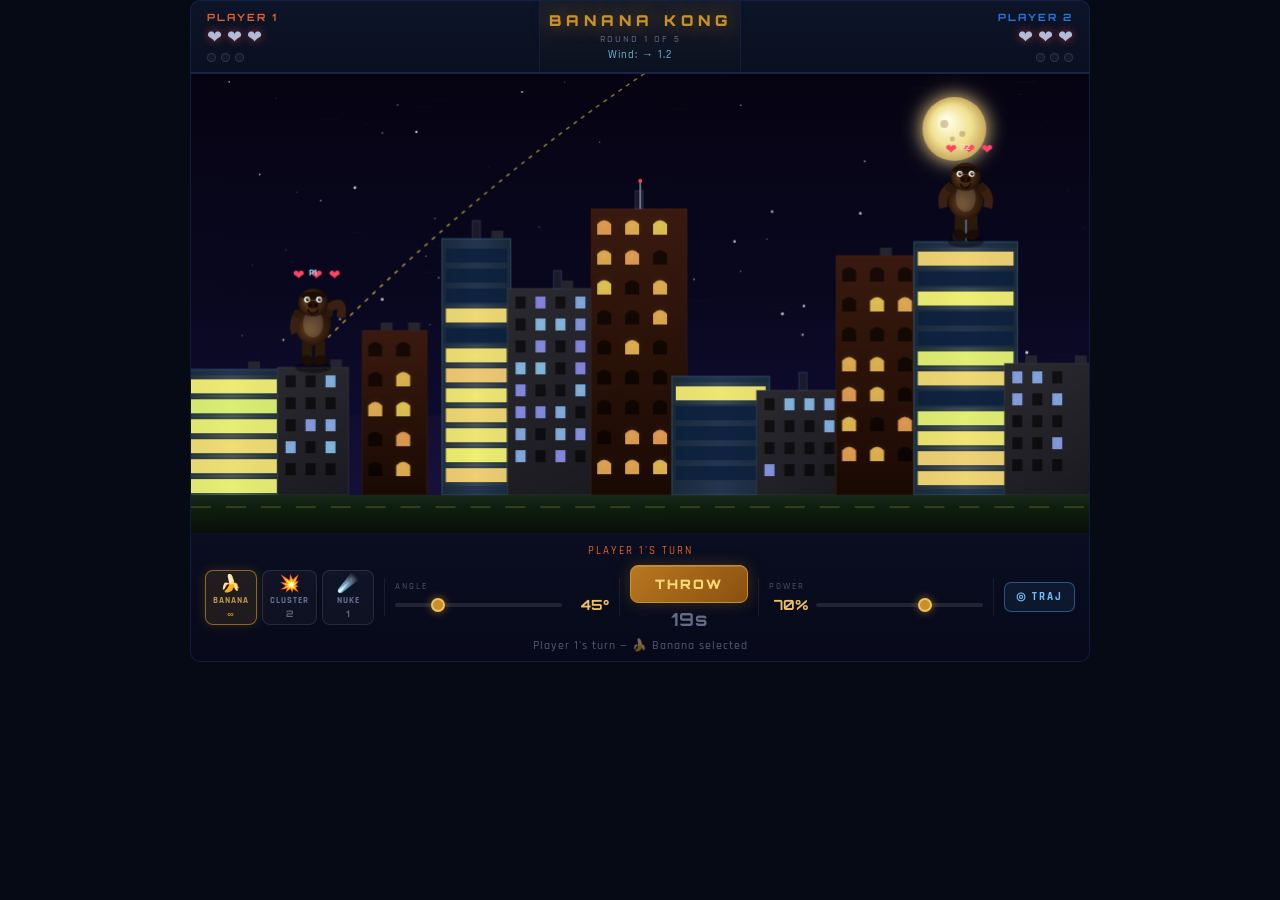
==== banana-kong.html @ fa61bea2 "Redesign Banana Kong UI — polished dark HUD aesthetic Co-Authored-By: Claude Sonnet 4.6 <noreply@ant" ====
<!DOCTYPE html>
<html lang="en">
<head>
<meta charset="UTF-8">
<meta name="viewport" content="width=device-width, initial-scale=1.0, maximum-scale=1.0, user-scalable=no">
<title>Banana Kong — Super Advanced</title>
<link href="https://fonts.googleapis.com/css2?family=Orbitron:wght@700;900&family=Rajdhani:wght@500;700&display=swap" rel="stylesheet">
<style>
*{margin:0;padding:0;box-sizing:border-box}
html,body{background:#060a14;color:#b0bcd8;font-family:'Rajdhani',sans-serif;font-weight:500;overflow-x:hidden;min-height:100vh;display:flex;flex-direction:column;align-items:center;user-select:none}
#game-wrapper{width:900px;max-width:100vw}
#header{display:grid;grid-template-columns:1fr 200px 1fr;background:linear-gradient(180deg,#0d1428 0%,#0a1020 100%);border:1px solid rgba(50,80,180,0.25);border-bottom:2px solid rgba(80,120,220,0.18);border-radius:10px 10px 0 0;min-height:60px;overflow:hidden}
.player-info{padding:10px 16px;display:flex;flex-direction:column;justify-content:center;gap:6px}
#p1info{border-right:1px solid rgba(50,80,180,0.2)}
#p2info{border-left:1px solid rgba(50,80,180,0.2);align-items:flex-end;text-align:right}
.player-name{font-family:'Orbitron',sans-serif;font-size:10px;letter-spacing:2px;text-transform:uppercase;font-weight:700}
#p1info .player-name{color:#e06428}
#p2info .player-name{color:#2878e0}
.player-hearts{display:flex;gap:5px;font-size:18px;line-height:1}
#p2info .player-hearts{flex-direction:row-reverse}
.heart{transition:all 0.3s;filter:drop-shadow(0 0 4px rgba(255,60,60,0.6))}
.heart.lost{opacity:0.14;filter:none}
.heart.flash{animation:heartFlash 0.4s ease-out}
@keyframes heartFlash{0%,100%{transform:scale(1)}50%{transform:scale(1.7)}}
.player-wins{display:flex;gap:5px}
#p2info .player-wins{flex-direction:row-reverse}
.win-dot{width:9px;height:9px;border-radius:50%;border:1.5px solid rgba(255,255,255,0.12);background:rgba(255,255,255,0.04);transition:all 0.3s}
.win-dot.filled{background:#c89028;border-color:#f0c060;box-shadow:0 0 7px rgba(200,144,40,0.65)}
#title-block{display:flex;flex-direction:column;align-items:center;justify-content:center;gap:3px;padding:8px;background:linear-gradient(180deg,rgba(200,144,40,0.07) 0%,transparent 100%)}
#title-block h1{font-family:'Orbitron',sans-serif;font-size:15px;font-weight:900;color:#c89028;letter-spacing:5px;text-shadow:0 0 18px rgba(200,144,40,0.5);text-transform:uppercase}
#round-info{font-size:10px;color:rgba(176,188,216,0.5);letter-spacing:2px;text-transform:uppercase}
#wind-info{font-size:11px;color:#70b8d8;letter-spacing:1px}
#canvas-container{position:relative;width:900px;max-width:100vw;overflow:hidden;border-left:1px solid rgba(50,80,180,0.25);border-right:1px solid rgba(50,80,180,0.25)}
canvas{display:block;width:100%}
#controls{background:linear-gradient(180deg,#0a0e20 0%,#07091a 100%);border:1px solid rgba(50,80,180,0.25);border-top:1px solid rgba(50,80,180,0.12);border-radius:0 0 10px 10px;padding:10px 14px 8px;display:flex;flex-direction:column;gap:7px}
#turn-line{text-align:center;font-size:11px;letter-spacing:2px;text-transform:uppercase;color:rgba(176,188,216,0.45);transition:color 0.3s}
#turn-line.p1{color:#e06428}
#turn-line.p2{color:#2878e0}
#ctrl-row{display:flex;align-items:center;gap:10px}
#weapons{display:flex;gap:5px;flex-shrink:0}
.weapon-btn{display:flex;flex-direction:column;align-items:center;gap:2px;background:rgba(255,255,255,0.03);border:1px solid rgba(255,255,255,0.1);border-radius:8px;padding:5px 7px;cursor:pointer;color:#8090b8;font-family:'Rajdhani',sans-serif;font-size:10px;font-weight:700;letter-spacing:1px;text-transform:uppercase;transition:all 0.15s;min-width:52px}
.weapon-btn:hover:not(:disabled){background:rgba(255,255,255,0.07);border-color:rgba(255,255,255,0.22);color:#b0bcd8}
.weapon-btn.selected{background:rgba(200,144,40,0.12);border-color:rgba(200,144,40,0.65);color:#f0c060;box-shadow:0 0 12px rgba(200,144,40,0.2)}
.weapon-btn:disabled{opacity:0.28;cursor:not-allowed}
.weapon-btn .wico{font-size:17px;line-height:1}
.weapon-btn .wlabel{font-size:9px;letter-spacing:1px;opacity:0.75}
.weapon-btn span.ammo{font-family:'Orbitron',sans-serif;font-size:9px;color:rgba(255,255,255,0.35)}
.weapon-btn.selected span.ammo{color:#c89028}
.ctrl-sep{width:1px;height:38px;background:rgba(255,255,255,0.07);flex-shrink:0}
.ctrl-group{flex:1;display:flex;flex-direction:column;gap:4px;min-width:0}
.ctrl-label{font-size:9px;letter-spacing:2px;text-transform:uppercase;color:rgba(176,188,216,0.38)}
.ctrl-row{display:flex;align-items:center;gap:7px}
.ctrl-val{font-family:'Orbitron',sans-serif;font-size:14px;font-weight:700;color:#f0c060;min-width:40px;text-align:right}
input[type=range]{-webkit-appearance:none;flex:1;height:4px;border-radius:2px;background:rgba(255,255,255,0.1);cursor:pointer;outline:none}
input[type=range]::-webkit-slider-thumb{-webkit-appearance:none;width:14px;height:14px;border-radius:50%;background:#c89028;box-shadow:0 0 8px rgba(200,144,40,0.65);cursor:pointer;border:2px solid #f0c060}
#throw-col{display:flex;flex-direction:column;align-items:center;gap:5px;flex-shrink:0}
#throw-btn{font-family:'Orbitron',sans-serif;font-size:13px;font-weight:900;letter-spacing:2px;padding:10px 24px;background:linear-gradient(135deg,#b87820,#8a5010);border:1.5px solid #c89028;border-radius:8px;color:#ffd878;cursor:pointer;text-transform:uppercase;box-shadow:0 0 16px rgba(200,144,40,0.25),inset 0 1px 0 rgba(255,255,255,0.15);transition:all 0.15s;white-space:nowrap}
#throw-btn:hover:not(:disabled){background:linear-gradient(135deg,#c88828,#9a6020);box-shadow:0 0 28px rgba(200,144,40,0.5),inset 0 1px 0 rgba(255,255,255,0.15);transform:translateY(-1px)}
#throw-btn:active{transform:translateY(0)}
#throw-btn:disabled{opacity:0.38;cursor:not-allowed;transform:none}
#timer-display{font-family:'Orbitron',sans-serif;font-size:18px;font-weight:700;color:rgba(176,188,216,0.55);min-width:42px;text-align:center;letter-spacing:1px}
#timer-display.urgent{color:#e82828;animation:timerPulse 0.5s ease-in-out infinite;text-shadow:0 0 14px rgba(232,40,40,0.6)}
@keyframes timerPulse{0%,100%{opacity:1}50%{opacity:0.38}}
#traj-btn{font-family:'Rajdhani',sans-serif;font-size:11px;font-weight:700;letter-spacing:2px;padding:7px 11px;background:rgba(255,255,255,0.03);border:1px solid rgba(255,255,255,0.1);border-radius:7px;color:rgba(176,188,216,0.4);cursor:pointer;text-transform:uppercase;transition:all 0.15s;white-space:nowrap;flex-shrink:0}
#traj-btn.active{background:rgba(80,180,255,0.08);border-color:rgba(80,180,255,0.4);color:#70c0f8}
#message{text-align:center;font-size:12px;color:rgba(176,188,216,0.45);letter-spacing:1px;min-height:16px;padding-top:1px}
#overlay{display:none;position:fixed;inset:0;background:rgba(0,0,0,0.88);z-index:100;justify-content:center;align-items:center;backdrop-filter:blur(4px)}
#overlay.show{display:flex}
.overlay-box{background:linear-gradient(160deg,#0d1830 0%,#070c1a 100%);border:2px solid rgba(200,144,40,0.4);border-radius:16px;padding:36px 52px;text-align:center;max-width:420px;box-shadow:0 0 60px rgba(200,144,40,0.15),0 20px 60px rgba(0,0,0,0.6);position:relative;overflow:hidden}
.overlay-box::before{content:'';position:absolute;inset:0;background:radial-gradient(ellipse at top,rgba(200,144,40,0.07) 0%,transparent 60%);pointer-events:none}
.overlay-box h2{font-family:'Orbitron',sans-serif;font-size:26px;font-weight:900;color:#c89028;text-shadow:0 0 20px rgba(200,144,40,0.5);margin-bottom:10px;letter-spacing:3px}
.overlay-box p{font-size:15px;color:#8090b8;margin-bottom:22px;letter-spacing:1px}
.overlay-box button{font-family:'Orbitron',sans-serif;font-size:12px;font-weight:700;letter-spacing:2px;padding:11px 28px;background:linear-gradient(135deg,#b87820,#8a5010);border:1.5px solid #c89028;border-radius:8px;color:#ffd878;cursor:pointer;text-transform:uppercase;transition:all 0.15s;box-shadow:0 0 16px rgba(200,144,40,0.2)}
.overlay-box button:hover{background:linear-gradient(135deg,#c88828,#9a6020);box-shadow:0 0 28px rgba(200,144,40,0.4);transform:translateY(-1px)}
.score-display{font-family:'Orbitron',sans-serif;font-size:22px;color:#f0c060;margin-bottom:16px;letter-spacing:2px}
@media(max-width:900px){
  #game-wrapper,#canvas-container{width:100vw}
  #controls{padding:8px 10px}
  input[type=range]{min-width:50px}
  #title-block h1{font-size:12px;letter-spacing:3px}
  .weapon-btn{min-width:44px;padding:4px 5px}
  #throw-btn{padding:8px 14px;font-size:11px}
}
</style>
</head>
<body>
<div id="game-wrapper">
  <div id="header">
    <div class="player-info" id="p1info">
      <div class="player-name">Player 1</div>
      <div class="player-hearts" id="p1hearts"></div>
      <div class="player-wins" id="p1wins"></div>
    </div>
    <div id="title-block">
      <h1>Banana Kong</h1>
      <div id="round-info">Round 1 of 5</div>
      <div id="wind-info">Wind: calm</div>
    </div>
    <div class="player-info" id="p2info">
      <div class="player-name">Player 2</div>
      <div class="player-hearts" id="p2hearts"></div>
      <div class="player-wins" id="p2wins"></div>
    </div>
  </div>

  <div id="canvas-container">
    <canvas id="gameCanvas" width="900" height="460"></canvas>
  </div>

  <div id="controls">
    <div id="turn-line" class="p1">Player 1's Turn</div>
    <div id="ctrl-row">
      <div id="weapons">
        <button class="weapon-btn selected" id="wbtn0" onclick="selectWeapon(0)">
          <span class="wico">🍌</span>
          <span class="wlabel">Banana</span>
          <span class="ammo">∞</span>
        </button>
        <button class="weapon-btn" id="wbtn1" onclick="selectWeapon(1)">
          <span class="wico">💥</span>
          <span class="wlabel">Cluster</span>
          <span class="ammo" id="wammo1">2</span>
        </button>
        <button class="weapon-btn" id="wbtn2" onclick="selectWeapon(2)">
          <span class="wico">☄️</span>
          <span class="wlabel">Nuke</span>
          <span class="ammo" id="wammo2">1</span>
        </button>
      </div>
      <div class="ctrl-sep"></div>
      <div class="ctrl-group">
        <div class="ctrl-label">Angle</div>
        <div class="ctrl-row">
          <input type="range" id="angleSlider" min="5" max="175" value="45" oninput="updateControls()">
          <span class="ctrl-val" id="angleVal">45°</span>
        </div>
      </div>
      <div class="ctrl-sep"></div>
      <div id="throw-col">
        <button id="throw-btn" onclick="throwBanana()">THROW</button>
        <div id="timer-display">20s</div>
      </div>
      <div class="ctrl-sep"></div>
      <div class="ctrl-group">
        <div class="ctrl-label">Power</div>
        <div class="ctrl-row">
          <span class="ctrl-val" id="powerVal">70%</span>
          <input type="range" id="powerSlider" min="10" max="100" value="70" oninput="updateControls()">
        </div>
      </div>
      <div class="ctrl-sep"></div>
      <button id="traj-btn" class="active" onclick="toggleTrajectory()">◎ Traj</button>
    </div>
    <div id="message">Player 1's turn — select weapon and throw!</div>
  </div>
</div>

<div id="overlay">
  <div class="overlay-box" id="overlayBox">
    <h2 id="overlayTitle">Round Over!</h2>
    <div class="score-display" id="overlayScore"></div>
    <p id="overlayMsg"></p>
    <button onclick="nextRound()">Next Round</button>
  </div>
</div>

<script>
const W = 900, H = 460, GY = H - 38;
const GRAVITY = 0.055;
const NUM_BLDGS = 11;
const MAX_ROUND_WINS = 3;
const TOTAL_ROUNDS = 5;

const WEAPONS = [
  { id:0, name:'Banana',  emoji:'🍌', splashR:22,  damage:1, speedMult:1.0,  ammo:Infinity },
  { id:1, name:'Cluster', emoji:'💥', splashR:16,  damage:1, speedMult:1.1,  ammo:2, clusterCount:3 },
  { id:2, name:'Nuke',    emoji:'☄️', splashR:60,  damage:2, speedMult:0.85, ammo:1, nukeScale:3.5 },
];

const canvas = document.getElementById('gameCanvas');
const ctx = canvas.getContext('2d');

let audioCtx = null;

function getAudio() {
  if (!audioCtx) {
    try { audioCtx = new (window.AudioContext || window.webkitAudioContext)(); } catch(e) {}
  }
  if (audioCtx && audioCtx.state === 'suspended') audioCtx.resume();
  return audioCtx;
}

function playThrow() {
  try {
    const ac = getAudio(); if (!ac) return;
    const osc = ac.createOscillator();
    const g = ac.createGain();
    osc.type = 'sawtooth';
    osc.frequency.setValueAtTime(400, ac.currentTime);
    osc.frequency.linearRampToValueAtTime(80, ac.currentTime + 0.4);
    g.gain.setValueAtTime(0.15, ac.currentTime);
    g.gain.linearRampToValueAtTime(0, ac.currentTime + 0.4);
    osc.connect(g); g.connect(ac.destination);
    osc.start(); osc.stop(ac.currentTime + 0.4);
  } catch(e) {}
}

function playExplosion(isNuke) {
  try {
    const ac = getAudio(); if (!ac) return;
    const bufSize = ac.sampleRate * (isNuke ? 0.9 : 0.5);
    const buf = ac.createBuffer(1, bufSize, ac.sampleRate);
    const data = buf.getChannelData(0);
    for (let i = 0; i < bufSize; i++) data[i] = (Math.random() * 2 - 1);
    const src = ac.createBufferSource();
    src.buffer = buf;
    const filter = ac.createBiquadFilter();
    filter.type = 'lowpass';
    filter.frequency.value = isNuke ? 180 : 320;
    const g = ac.createGain();
    g.gain.setValueAtTime(isNuke ? 0.6 : 0.4, ac.currentTime);
    g.gain.exponentialRampToValueAtTime(0.001, ac.currentTime + (isNuke ? 0.9 : 0.5));
    src.connect(filter); filter.connect(g); g.connect(ac.destination);
    src.start(); src.stop(ac.currentTime + (isNuke ? 0.9 : 0.5));
  } catch(e) {}
}

function playHit() {
  try {
    const ac = getAudio(); if (!ac) return;
    const bufSize = Math.floor(ac.sampleRate * 0.12);
    const buf = ac.createBuffer(1, bufSize, ac.sampleRate);
    const data = buf.getChannelData(0);
    for (let i = 0; i < bufSize; i++) data[i] = (Math.random() * 2 - 1) * Math.exp(-i / (bufSize * 0.3));
    const src = ac.createBufferSource();
    src.buffer = buf;
    const g = ac.createGain();
    g.gain.setValueAtTime(0.5, ac.currentTime);
    src.connect(g); g.connect(ac.destination);
    src.start();
  } catch(e) {}
}

function playMiss() {
  try {
    const ac = getAudio(); if (!ac) return;
    const osc = ac.createOscillator();
    const g = ac.createGain();
    osc.type = 'sine';
    osc.frequency.setValueAtTime(220, ac.currentTime);
    osc.frequency.linearRampToValueAtTime(110, ac.currentTime + 0.3);
    g.gain.setValueAtTime(0.1, ac.currentTime);
    g.gain.linearRampToValueAtTime(0, ac.currentTime + 0.3);
    osc.connect(g); g.connect(ac.destination);
    osc.start(); osc.stop(ac.currentTime + 0.3);
  } catch(e) {}
}

function playBeep() {
  try {
    const ac = getAudio(); if (!ac) return;
    const osc = ac.createOscillator();
    const g = ac.createGain();
    osc.type = 'sine';
    osc.frequency.value = 880;
    g.gain.setValueAtTime(0.08, ac.currentTime);
    g.gain.linearRampToValueAtTime(0, ac.currentTime + 0.08);
    osc.connect(g); g.connect(ac.destination);
    osc.start(); osc.stop(ac.currentTime + 0.08);
  } catch(e) {}
}

// ---- State ----
let state = {};

function initState() {
  state = {
    buildings: [],
    gorillas: [{x:0,y:0},{x:0,y:0}],
    current: 0,
    scores: [0, 0],
    wind: 0,
    banana: null,
    clusterBananas: [],
    particles: [],
    stars: [],
    hitPlayer: -1,
    phase: 'input',
    hp: [3, 3],
    ammo: [[Infinity, 2, 1], [Infinity, 2, 1]],
    selectedWeapon: [0, 0],
    roundWins: [0, 0],
    round: 1,
    timer: 20,
    timerActive: false,
    timerInterval: null,
    camera: { shakeX:0, shakeY:0, shakeTimer:0, shakeIntensity:0, shakeDuration:1 },
    windParticles: [],
    shockwaves: [],
    hitFlash: null,
    showTrajectory: true,
    screenFlash: 0,
    frame: 0,
  };
  state.stars = Array.from({length:80}, () => ({
    x: Math.random()*W, y: Math.random()*(H*0.7),
    r: Math.random()*1.4+0.4, blink: Math.random()*Math.PI*2
  }));
  generateBuildings();
  spawnWindParticles();
  newWind();
  updateHUD();
}

function newWind() {
  state.wind = (Math.random() - 0.5) * 10;
  document.getElementById('wind-info').textContent =
    `Wind: ${state.wind === 0 ? 'calm' : (state.wind > 0 ? '→ ' : '← ') + Math.abs(state.wind).toFixed(1)}`;
}

function generateBuildings() {
  state.buildings = [];
  const totalW = W;
  const avgW = totalW / NUM_BLDGS;
  let x = 0;
  for (let i = 0; i < NUM_BLDGS; i++) {
    const w = Math.floor(avgW * 0.7 + Math.random() * avgW * 0.6);
    const minH = 80, maxH = H - GY + 10 + (H * 0.55);
    const h = Math.floor(minH + Math.random() * (maxH - minH));
    const type = i % 3; // 0=glass, 1=concrete, 2=brick
    const bx = x + Math.floor((avgW - w) / 2);
    const by = GY - h;
    const wins = generateWindows(type, w, h);
    const roofFeatures = generateRoofFeatures(w, by);
    state.buildings.push({ x: bx, y: by, w, h, type, wins, roofFeatures, damages: [] });
    x += avgW;
  }
  // Place gorillas on 2nd and 10th buildings (or similar spread)
  const b0 = state.buildings[1];
  const b1 = state.buildings[9];
  state.gorillas[0] = { x: b0.x + b0.w/2, y: b0.y };
  state.gorillas[1] = { x: b1.x + b1.w/2, y: b1.y };
}

function generateWindows(type, w, h) {
  const wins = [];
  if (type === 0) { // glass curtain wall - horizontal bands
    const bandH = 14, gap = 6;
    for (let y = 10; y < h - 10; y += bandH + gap) {
      wins.push({ bx: 4, by: y, bw: w - 8, bh: bandH,
        lit: Math.random() > 0.3, litColor: `hsl(${40 + Math.random()*30},80%,70%)` });
    }
  } else if (type === 1) { // concrete grid windows
    const cols = Math.floor((w - 10) / 20), rows = Math.floor((h - 10) / 22);
    for (let r = 0; r < rows; r++) {
      for (let c = 0; c < cols; c++) {
        wins.push({ bx: 8 + c*20, by: 8 + r*22, bw: 10, bh: 12,
          lit: Math.random() > 0.5, litColor: `hsl(${200 + Math.random()*40},60%,70%)` });
      }
    }
  } else { // brick - arch windows
    const cols = Math.max(1, Math.floor(w / 28)), rows = Math.floor((h - 10) / 30);
    for (let r = 0; r < rows; r++) {
      for (let c = 0; c < cols; c++) {
        wins.push({ bx: 6 + c*28, by: 8 + r*30, bw: 14, bh: 18, arch: true,
          lit: Math.random() > 0.4, litColor: `hsl(${30 + Math.random()*20},70%,60%)` });
      }
    }
  }
  return wins;
}

function generateRoofFeatures(w, by) {
  const features = [];
  if (Math.random() > 0.5) {
    features.push({ type: 'tower', x: w/2 - 4, y: -18, w: 8, h: 18 });
  }
  if (Math.random() > 0.6) {
    features.push({ type: 'antenna', x: w/2 + (Math.random()-0.5)*20, y: -28, h: 28 });
  }
  for (let i = 0; i < Math.floor(Math.random()*3); i++) {
    features.push({ type: 'vent', x: 8 + Math.random()*(w-24), y: -8, w: 12, h: 8 });
  }
  return features;
}

function spawnWindParticles() {
  state.windParticles = [];
  for (let i = 0; i < 25; i++) {
    state.windParticles.push(newWindParticle(true));
  }
}

function newWindParticle(randomX) {
  return {
    x: randomX ? Math.random()*W : (state.wind >= 0 ? -20 : W+20),
    y: Math.random()*(H*0.72),
    len: 10 + Math.random()*20,
    speed: (1 + Math.random()*2) * Math.sign(state.wind || 1),
    alpha: 0.1 + Math.random()*0.2,
  };
}

function triggerShake(intensity, duration) {
  if (intensity > state.camera.shakeIntensity || state.camera.shakeTimer < 5) {
    state.camera.shakeIntensity = intensity;
    state.camera.shakeDuration = duration;
    state.camera.shakeTimer = duration;
  }
}

function generateJagged(n) {
  return Array.from({length:n}, () => 0.58 + Math.random()*0.42);
}

function generateCracks(r, n) {
  return Array.from({length:n}, () => {
    const a = Math.random()*Math.PI*2;
    const len = r * (0.8 + Math.random()*0.6);
    const pts = [];
    let cx = 0, cy = 0;
    for (let i = 0; i < 4; i++) {
      cx += Math.cos(a + (Math.random()-0.5)*0.5) * (len/3);
      cy += Math.sin(a + (Math.random()-0.5)*0.5) * (len/3);
      pts.push({x:cx, y:cy});
    }
    return pts;
  });
}

function generateScorches(r) {
  return Array.from({length:5}, () => ({
    ox: (Math.random()-0.5)*r*0.8,
    oy: (Math.random()-0.5)*r*0.8,
    r: r*0.15 + Math.random()*r*0.2,
  }));
}

function isInsideHole(bld, px, py) {
  for (const dmg of bld.damages) {
    const dx = px - dmg.x, dy = py - dmg.y;
    if (dx*dx + dy*dy < (dmg.r * 0.88) * (dmg.r * 0.88)) return true;
  }
  return false;
}

function applyBuildingDamage(bld, hitX, hitY, splashR) {
  const r = splashR || 22;
  for (const dmg of bld.damages) {
    const dx = hitX - dmg.x, dy = hitY - dmg.y;
    if (Math.sqrt(dx*dx+dy*dy) < dmg.r * 1.1) {
      dmg.r = Math.min(dmg.r * 1.28 + 16, 90);
      dmg.hits++;
      dmg.cracks = generateCracks(dmg.r, 6+dmg.hits);
      dmg.scorches = generateScorches(dmg.r);
      return dmg;
    }
  }
  const newDmg = {
    x: hitX, y: hitY, r: Math.min(r, 48),
    hits: 1,
    jagged: generateJagged(16),
    cracks: generateCracks(r, 5),
    scorches: generateScorches(r),
  };
  bld.damages.push(newDmg);
  return newDmg;
}

function createExplosion(x, y, scale, nuke) {
  scale = scale || 1;
  const n = Math.floor((nuke ? 80 : 40) * scale);
  for (let i = 0; i < n; i++) {
    const a = Math.random()*Math.PI*2;
    const spd = (1 + Math.random()*4) * scale;
    const kind = Math.random() < 0.4 ? 'fire' : Math.random() < 0.5 ? 'smoke' : Math.random() < 0.5 ? 'debris' : 'flash';
    state.particles.push({
      x, y,
      vx: Math.cos(a)*spd + (Math.random()-0.5),
      vy: Math.sin(a)*spd - Math.random()*2,
      life: 0.8 + Math.random()*0.4,
      maxLife: 0.8 + Math.random()*0.4,
      r: (2 + Math.random()*4) * scale,
      kind,
      color: kind === 'debris' ? `hsl(${20+Math.random()*30},60%,${30+Math.random()*20}%)` : null,
    });
  }
  // Shockwaves
  const nRings = nuke ? 3 : 2;
  for (let i = 0; i < nRings; i++) {
    state.shockwaves.push({ x, y, r:4, maxR: (nuke?160:70)*scale*(0.8+i*0.4), speed:(3+i)*scale, alpha:0.8-i*0.15 });
  }
}

function emitDamageSmoke() {
  if (state.frame % 3 !== 0) return;
  for (const bld of state.buildings) {
    for (const dmg of bld.damages) {
      if (Math.random() < 0.4 && dmg.hits > 0) {
        state.particles.push({
          x: dmg.x + (Math.random()-0.5)*dmg.r*0.5,
          y: dmg.y - dmg.r*0.3,
          vx: (Math.random()-0.5)*0.3,
          vy: -(0.3 + Math.random()*0.4),
          life: 1, maxLife: 1,
          r: 3 + Math.random()*4,
          kind: 'smoke',
        });
      }
    }
  }
}

function updateParticles() {
  state.particles = state.particles.filter(p => p.life > 0);
  for (const p of state.particles) {
    p.x += p.vx;
    p.y += p.vy;
    if (p.kind === 'fire') { p.vy -= 0.05; p.r *= 0.97; }
    if (p.kind === 'smoke') { p.r *= 1.01; p.vx *= 0.98; p.vy *= 0.98; }
    if (p.kind === 'debris') { p.vy += 0.12; p.vx *= 0.99; }
    p.life -= 0.03;
  }
  state.shockwaves = state.shockwaves.filter(sw => sw.r < sw.maxR);
  for (const sw of state.shockwaves) {
    sw.r += sw.speed;
    sw.alpha *= 0.92;
  }
}

function getTrajectoryPoints() {
  const angle = parseInt(document.getElementById('angleSlider').value);
  const power = parseInt(document.getElementById('powerSlider').value);
  const wIdx = state.selectedWeapon[state.current];
  const weapon = WEAPONS[wIdx];
  const gor = state.gorillas[state.current];
  const spd = (power / 100) * 15 * weapon.speedMult;
  const rad = angle * Math.PI / 180;
  const dir = state.current === 0 ? 1 : -1;
  let vx = Math.cos(rad) * spd * dir;
  let vy = -Math.sin(rad) * spd;
  let bx = gor.x + dir * 15;
  let by = gor.y - 30;
  const pts = [];
  for (let i = 0; i < 400; i++) {
    pts.push({x:bx, y:by});
    vx += state.wind * 0.0018;
    vy += GRAVITY;
    bx += vx; by += vy;
    if (bx < 0 || bx > W || by > GY) break;
    // stop if hits solid building
    for (const bld of state.buildings) {
      if (bx >= bld.x && bx <= bld.x+bld.w && by >= bld.y && by <= bld.y+bld.h) {
        if (!isInsideHole(bld, bx, by)) { pts.push({x:bx,y:by}); return pts; }
      }
    }
  }
  return pts;
}

function throwBanana() {
  if (state.phase !== 'input') return;
  getAudio(); // init audio
  const angle = parseInt(document.getElementById('angleSlider').value);
  const power = parseInt(document.getElementById('powerSlider').value);
  const wIdx = state.selectedWeapon[state.current];
  const weapon = WEAPONS[wIdx];

  if (weapon.ammo !== Infinity && state.ammo[state.current][wIdx] <= 0) {
    document.getElementById('message').textContent = 'No ammo for that weapon!';
    return;
  }
  if (weapon.ammo !== Infinity) {
    state.ammo[state.current][wIdx]--;
    updateAmmoDisplay();
  }

  const gor = state.gorillas[state.current];
  const spd = (power / 100) * 15 * weapon.speedMult;
  const rad = angle * Math.PI / 180;
  const dir = state.current === 0 ? 1 : -1;
  state.banana = {
    x: gor.x + dir * 15,
    y: gor.y - 30,
    vx: Math.cos(rad) * spd * dir,
    vy: -Math.sin(rad) * spd,
    rot: 0, trail: [],
    weaponIdx: wIdx,
    weapon,
  };
  state.phase = 'flying';
  state.clusterBananas = [];
  stopTimer();
  playThrow();
  document.getElementById('throw-btn').disabled = true;
}

function updateBanana() {
  if (!state.banana) return;
  const b = state.banana;
  b.trail.push({x:b.x, y:b.y});
  if (b.trail.length > 30) b.trail.shift();

  b.vx += state.wind * 0.0018;
  b.vy += GRAVITY;
  b.x += b.vx;
  b.y += b.vy;
  b.rot += 0.18;

  // Off-screen
  if (b.x < -20 || b.x > W+20 || b.y > H+20) {
    endFlight(false);
    return;
  }

  // Ground
  if (b.y >= GY) {
    createExplosion(b.x, GY, b.weapon.id === 2 ? 2.5 : 1, b.weapon.id === 2);
    if (b.weapon.id === 2) triggerShake(15, 25);
    else triggerShake(5, 10);
    playExplosion(b.weapon.id === 2);
    endFlight(false);
    return;
  }

  // Gorilla collision
  for (let gi = 0; gi < 2; gi++) {
    if (gi === state.current) continue; // skip self
    const gor = state.gorillas[gi];
    const dx = b.x - gor.x, dy = b.y - (gor.y - 25);
    const splashR = b.weapon.splashR * (b.weapon.id === 2 ? 2 : 1);
    if (dx*dx + dy*dy < splashR * splashR) {
      hitGorilla(gi, b.x, b.y, b.weapon);
      return;
    }
  }

  // Building collision
  for (const bld of state.buildings) {
    if (b.x >= bld.x && b.x <= bld.x+bld.w && b.y >= bld.y && b.y <= bld.y+bld.h) {
      if (!isInsideHole(bld, b.x, b.y)) {
        const dmg = applyBuildingDamage(bld, b.x, b.y, b.weapon.splashR);
        const scale = b.weapon.id === 2 ? 2.5 : (dmg.r / 28);
        createExplosion(b.x, b.y, scale, b.weapon.id === 2);
        playExplosion(b.weapon.id === 2);
        if (b.weapon.id === 2) triggerShake(15, 25);
        else triggerShake(4, 8);
        if (b.weapon.id === 1) {
          spawnClusterBananas(b.x, b.y);
        }
        endFlight(false);
        return;
      }
    }
  }
}

function spawnClusterBananas(bx, by) {
  for (let i = 0; i < 3; i++) {
    const angle = (i / 3) * Math.PI * 2 - Math.PI / 2;
    const speed = 3 + Math.random() * 2;
    state.clusterBananas.push({
      x: bx, y: by,
      vx: Math.cos(angle) * speed,
      vy: Math.sin(angle) * speed - 3,
      rot: 0, trail: [],
      splashR: 14, life: 180,
    });
  }
}

function updateClusterBananas() {
  for (let i = state.clusterBananas.length - 1; i >= 0; i--) {
    const b = state.clusterBananas[i];
    b.trail.push({x:b.x, y:b.y});
    if (b.trail.length > 15) b.trail.shift();
    b.vx += state.wind * 0.0009;
    b.vy += GRAVITY;
    b.x += b.vx;
    b.y += b.vy;
    b.rot += 0.2;
    b.life--;

    if (b.life <= 0 || b.x < -20 || b.x > W+20 || b.y > H+20) {
      state.clusterBananas.splice(i, 1);
      continue;
    }
    if (b.y >= GY) {
      createExplosion(b.x, GY, 0.5);
      state.clusterBananas.splice(i, 1);
      continue;
    }

    // Gorilla hit
    let hit = false;
    for (let gi = 0; gi < 2; gi++) {
      if (gi === state.current) continue;
      const gor = state.gorillas[gi];
      const dx = b.x - gor.x, dy = b.y - (gor.y - 25);
      if (dx*dx + dy*dy < b.splashR * b.splashR) {
        hitGorilla(gi, b.x, b.y, WEAPONS[1]);
        state.clusterBananas.splice(i, 1);
        hit = true;
        break;
      }
    }
    if (hit) continue;

    // Building hit
    for (const bld of state.buildings) {
      if (b.x >= bld.x && b.x <= bld.x+bld.w && b.y >= bld.y && b.y <= bld.y+bld.h) {
        if (!isInsideHole(bld, b.x, b.y)) {
          applyBuildingDamage(bld, b.x, b.y, 14);
          createExplosion(b.x, b.y, 0.5);
          triggerShake(2, 5);
          state.clusterBananas.splice(i, 1);
          hit = true;
          break;
        }
      }
    }
  }
}

function endFlight(hit) {
  state.banana = null;
  if (state.clusterBananas.length === 0) {
    if (state.phase === 'flying') {
      state.phase = 'input';
      if (!hit) {
        setTimeout(() => {
          playMiss();
          missTurn();
        }, 400);
      }
    }
  }
}

function hitGorilla(victimIdx, bx, by, weapon) {
  state.hp[victimIdx] -= weapon.damage;
  state.hp[victimIdx] = Math.max(0, state.hp[victimIdx]);
  state.hitFlash = { playerIdx: victimIdx, timer: 20 };
  playHit();
  createExplosion(bx, by, weapon.id === 2 ? 2.5 : 1.5, weapon.id === 2);
  if (weapon.id === 2) {
    state.screenFlash = 1.0;
    triggerShake(15, 25);
    playExplosion(true);
  } else {
    state.screenFlash = 0.6;
    triggerShake(8, 15);
    playExplosion(false);
  }

  state.banana = null;
  state.clusterBananas = [];

  if (state.hp[victimIdx] <= 0) {
    // Round over
    const winner = victimIdx === 0 ? 1 : 0;
    state.roundWins[winner]++;
    state.hitPlayer = victimIdx;
    state.phase = 'exploding';
    updateHUD();
    setTimeout(() => showRoundOverlay(winner), 900);
  } else {
    // Continue, switch turns
    state.phase = 'input';
    updateHUD();
    setTimeout(() => missTurn(), 300);
  }
}

function missTurn() {
  state.current = 1 - state.current;
  newWind();
  updateHUD();
  startTimer();
  updateMessage();
  document.getElementById('throw-btn').disabled = false;
}

function startTimer() {
  stopTimer();
  state.timer = 20;
  updateTimerDisplay();
  state.timerInterval = setInterval(() => {
    state.timer--;
    updateTimerDisplay();
    if (state.timer <= 5 && state.timer > 0) playBeep();
    if (state.timer <= 0) {
      stopTimer();
      autoThrow();
    }
  }, 1000);
}

function stopTimer() {
  if (state.timerInterval) {
    clearInterval(state.timerInterval);
    state.timerInterval = null;
  }
}

function autoThrow() {
  throwBanana();
}

function updateTimerDisplay() {
  const el = document.getElementById('timer-display');
  el.textContent = state.timer + 's';
  el.className = state.timer <= 5 ? 'urgent' : '';
}

function selectWeapon(idx) {
  const cur = state.current;
  if (idx > 0 && state.ammo[cur][idx] <= 0) return;
  state.selectedWeapon[cur] = idx;
  for (let i = 0; i < 3; i++) {
    document.getElementById('wbtn'+i).classList.toggle('selected', i === idx);
  }
}

function updateAmmoDisplay() {
  for (let i = 1; i < 3; i++) {
    const el = document.getElementById('wammo'+i);
    if (el) {
      const a = Math.min(state.ammo[0][i], state.ammo[1][i]);
      el.textContent = state.ammo[state.current][i];
    }
  }
  const cur = state.current;
  for (let i = 0; i < 3; i++) {
    const btn = document.getElementById('wbtn'+i);
    if (i > 0) btn.disabled = state.ammo[cur][i] <= 0;
  }
  // Update ammo display for current player
  document.getElementById('wammo1').textContent = state.ammo[cur][1];
  document.getElementById('wammo2').textContent = state.ammo[cur][2];
}

function toggleTrajectory() {
  state.showTrajectory = !state.showTrajectory;
  const btn = document.getElementById('traj-btn');
  btn.classList.toggle('active', state.showTrajectory);
}

function updateControls() {
  document.getElementById('angleVal').textContent = document.getElementById('angleSlider').value + '°';
  document.getElementById('powerVal').textContent = document.getElementById('powerSlider').value + '%';
}

function updateMessage() {
  const names = ['Player 1', 'Player 2'];
  const wName = WEAPONS[state.selectedWeapon[state.current]].emoji + ' ' + WEAPONS[state.selectedWeapon[state.current]].name;
  document.getElementById('message').textContent =
    `${names[state.current]}'s turn — ${wName} selected`;
}

function updateHUD() {
  // Round
  document.getElementById('round-info').textContent = `Round ${state.round} of ${TOTAL_ROUNDS}`;

  // Player wins
  for (let p = 0; p < 2; p++) {
    const el = document.getElementById(`p${p+1}wins`);
    el.innerHTML = '';
    for (let i = 0; i < MAX_ROUND_WINS; i++) {
      const dot = document.createElement('div');
      dot.className = 'win-dot' + (i < state.roundWins[p] ? ' filled' : '');
      el.appendChild(dot);
    }
  }

  // HP hearts
  for (let p = 0; p < 2; p++) {
    const el = document.getElementById(`p${p+1}hearts`);
    el.innerHTML = '';
    for (let i = 0; i < 3; i++) {
      const heart = document.createElement('span');
      heart.className = 'heart' + (i >= state.hp[p] ? ' lost' : '');
      heart.textContent = '❤';
      el.appendChild(heart);
    }
  }

  updateAmmoDisplay();

  // Turn indicator
  const tl = document.getElementById('turn-line');
  if (tl && state.phase === 'input') {
    tl.textContent = `Player ${state.current + 1}'s Turn`;
    tl.className = state.current === 0 ? 'p1' : 'p2';
  }
}

function showRoundOverlay(winner) {
  const names = ['Player 1', 'Player 2'];
  const overlay = document.getElementById('overlay');
  const btn = overlay.querySelector('button');
  document.getElementById('overlayTitle').textContent = `${names[winner]} wins the round!`;
  document.getElementById('overlayScore').textContent =
    `Scores: P1 ${state.roundWins[0]} – ${state.roundWins[1]} P2`;

  if (state.roundWins[winner] >= MAX_ROUND_WINS) {
    document.getElementById('overlayMsg').textContent =
      `${names[winner]} wins the MATCH! 🏆`;
    btn.textContent = 'New Game';
    btn.onclick = newGame;
  } else {
    document.getElementById('overlayMsg').textContent =
      `First to ${MAX_ROUND_WINS} wins takes the match!`;
    btn.textContent = 'Next Round';
    btn.onclick = nextRound;
  }
  overlay.classList.add('show');
}

function nextRound() {
  document.getElementById('overlay').classList.remove('show');
  state.round++;
  if (state.round > TOTAL_ROUNDS) {
    // Shouldn't normally reach here if we check roundWins, but just in case
    newGame();
    return;
  }
  state.hp = [3, 3];
  state.ammo = [[Infinity, 2, 1], [Infinity, 2, 1]];
  state.selectedWeapon = [0, 0];
  state.banana = null;
  state.clusterBananas = [];
  state.particles = [];
  state.phase = 'input';
  state.hitPlayer = -1;
  state.hitFlash = null;
  state.screenFlash = 0;
  state.shockwaves = [];
  generateBuildings();
  newWind();
  spawnWindParticles();
  updateHUD();
  for (let i = 0; i < 3; i++) {
    document.getElementById('wbtn'+i).classList.toggle('selected', i === 0);
    if (i > 0) document.getElementById('wbtn'+i).disabled = false;
  }
  document.getElementById('throw-btn').disabled = false;
  startTimer();
  updateMessage();
}

function newGame() {
  document.getElementById('overlay').classList.remove('show');
  stopTimer();
  initState();
  for (let i = 0; i < 3; i++) {
    document.getElementById('wbtn'+i).classList.toggle('selected', i === 0);
    if (i > 0) document.getElementById('wbtn'+i).disabled = false;
  }
  document.getElementById('throw-btn').disabled = false;
  startTimer();
  updateMessage();
}

// ---- DRAWING ----

function drawSky() {
  const grad = ctx.createLinearGradient(0,0,0,H);
  grad.addColorStop(0, '#060412');
  grad.addColorStop(0.5, '#0a0820');
  grad.addColorStop(1, '#12103a');
  ctx.fillStyle = grad;
  ctx.fillRect(0,0,W,H);

  // City glow at horizon
  const glow = ctx.createRadialGradient(W/2, GY, 10, W/2, GY, W*0.7);
  glow.addColorStop(0, 'rgba(80,40,120,0.25)');
  glow.addColorStop(1, 'rgba(0,0,0,0)');
  ctx.fillStyle = glow;
  ctx.fillRect(0, GY-80, W, 100);

  // Stars
  for (const s of state.stars) {
    const brightness = 0.6 + 0.4 * Math.sin(s.blink + state.frame * 0.04);
    ctx.beginPath();
    ctx.arc(s.x, s.y, s.r * brightness, 0, Math.PI*2);
    ctx.fillStyle = `rgba(255,255,255,${brightness * 0.8})`;
    ctx.fill();
  }

  // Moon
  ctx.save();
  ctx.beginPath();
  ctx.arc(W*0.85, 55, 32, 0, Math.PI*2);
  const moonGrad = ctx.createRadialGradient(W*0.85-8, 47, 4, W*0.85, 55, 32);
  moonGrad.addColorStop(0, '#fffde0');
  moonGrad.addColorStop(0.6, '#f0e090');
  moonGrad.addColorStop(1, '#c8a860');
  ctx.fillStyle = moonGrad;
  ctx.shadowBlur = 20;
  ctx.shadowColor = '#ffe090';
  ctx.fill();
  ctx.shadowBlur = 0;
  // Craters
  [[W*0.85-10, 50, 4], [W*0.85+8, 60, 3], [W*0.85-2, 65, 2.5]].forEach(([cx,cy,cr]) => {
    ctx.beginPath();
    ctx.arc(cx, cy, cr, 0, Math.PI*2);
    ctx.fillStyle = 'rgba(140,100,40,0.35)';
    ctx.fill();
  });
  ctx.restore();
}

function drawWindParticles() {
  if (Math.abs(state.wind) < 0.5) return;
  const strength = Math.abs(state.wind) / 10;
  for (const p of state.windParticles) {
    p.x += p.speed * Math.abs(state.wind) * 0.4;
    if (state.wind < 0) p.x -= p.speed * Math.abs(state.wind) * 0.8;
    if ((state.wind >= 0 && p.x > W+40) || (state.wind < 0 && p.x < -40)) {
      Object.assign(p, newWindParticle(false));
    }
    ctx.beginPath();
    ctx.moveTo(p.x, p.y);
    ctx.lineTo(p.x + (state.wind > 0 ? p.len : -p.len), p.y);
    ctx.strokeStyle = `rgba(180,220,255,${p.alpha * strength})`;
    ctx.lineWidth = 1;
    ctx.stroke();
  }
}

function drawGround() {
  const grad = ctx.createLinearGradient(0, GY, 0, H);
  grad.addColorStop(0, '#1a2a1a');
  grad.addColorStop(0.3, '#0f1f0f');
  grad.addColorStop(1, '#080f08');
  ctx.fillStyle = grad;
  ctx.fillRect(0, GY, W, H-GY);

  // Road markings
  ctx.strokeStyle = 'rgba(255,255,100,0.15)';
  ctx.lineWidth = 2;
  ctx.setLineDash([20, 15]);
  ctx.beginPath();
  ctx.moveTo(0, GY + 12);
  ctx.lineTo(W, GY + 12);
  ctx.stroke();
  ctx.setLineDash([]);
}

function drawBuilding(bld) {
  const { x, y, w, h, type, wins, roofFeatures, damages } = bld;

  // Main facade
  let facade;
  if (type === 0) { // glass
    facade = ctx.createLinearGradient(x, y, x+w, y);
    facade.addColorStop(0, '#1a2a3a');
    facade.addColorStop(0.5, '#243550');
    facade.addColorStop(1, '#1a2a3a');
  } else if (type === 1) { // concrete
    facade = ctx.createLinearGradient(x, y, x+w, y+h);
    facade.addColorStop(0, '#2a2a30');
    facade.addColorStop(1, '#1a1a20');
  } else { // brick
    facade = ctx.createLinearGradient(x, y, x, y+h);
    facade.addColorStop(0, '#3a1a10');
    facade.addColorStop(0.5, '#2a1208');
    facade.addColorStop(1, '#1a0a04');
  }
  ctx.fillStyle = facade;
  ctx.fillRect(x, y, w, h);

  // Outline
  ctx.strokeStyle = type === 0 ? 'rgba(60,120,160,0.5)' : type === 1 ? 'rgba(80,80,100,0.4)' : 'rgba(80,40,20,0.4)';
  ctx.lineWidth = 1;
  ctx.strokeRect(x, y, w, h);

  // Windows
  for (const win of wins) {
    const wx = x + win.bx, wy = y + win.by;
    if (wy + win.bh < y || wy > y + h) continue;
    ctx.fillStyle = win.lit
      ? win.litColor
      : (type === 0 ? 'rgba(10,30,60,0.8)' : 'rgba(0,0,0,0.6)');
    if (win.arch) {
      ctx.beginPath();
      ctx.moveTo(wx, wy + win.bh);
      ctx.lineTo(wx, wy + win.bh * 0.4);
      ctx.quadraticCurveTo(wx + win.bw/2, wy, wx + win.bw, wy + win.bh * 0.4);
      ctx.lineTo(wx + win.bw, wy + win.bh);
      ctx.closePath();
      ctx.fill();
    } else {
      ctx.fillRect(wx, wy, win.bw, win.bh);
    }
    if (win.lit) {
      const glow = ctx.createRadialGradient(wx+win.bw/2, wy+win.bh/2, 0, wx+win.bw/2, wy+win.bh/2, win.bw);
      glow.addColorStop(0, win.litColor.replace(')', ',0.15)').replace('hsl', 'hsla'));
      glow.addColorStop(1, 'rgba(0,0,0,0)');
      ctx.fillStyle = glow;
      ctx.fillRect(wx-4, wy-4, win.bw+8, win.bh+8);
    }
  }

  // Roof features
  for (const feat of roofFeatures) {
    const fx = x + feat.x, fy = y + feat.y;
    if (feat.type === 'tower') {
      ctx.fillStyle = '#1a1a2a';
      ctx.fillRect(fx, fy, feat.w, feat.h);
      ctx.strokeStyle = 'rgba(60,80,120,0.5)';
      ctx.lineWidth = 1;
      ctx.strokeRect(fx, fy, feat.w, feat.h);
    } else if (feat.type === 'antenna') {
      ctx.strokeStyle = 'rgba(150,150,180,0.7)';
      ctx.lineWidth = 2;
      ctx.beginPath();
      ctx.moveTo(x + feat.x, fy + feat.h);
      ctx.lineTo(x + feat.x, fy);
      ctx.stroke();
      ctx.beginPath();
      ctx.arc(x + feat.x, fy, 2, 0, Math.PI*2);
      ctx.fillStyle = '#f44';
      ctx.fill();
    } else if (feat.type === 'vent') {
      ctx.fillStyle = '#252530';
      ctx.fillRect(fx, fy, feat.w, feat.h);
    }
  }

  // Damage zones
  for (const dmg of damages) {
    drawDamageZone(dmg.x, dmg.y, dmg, type);
  }
}

function drawDamageZone(cx, cy, dmg, btype) {
  const { r, jagged, cracks, scorches } = dmg;
  const pts = jagged.length;

  // Dark hole
  ctx.save();
  ctx.beginPath();
  for (let i = 0; i < pts; i++) {
    const a = (i / pts) * Math.PI * 2;
    const rr = r * jagged[i];
    const px = cx + Math.cos(a) * rr;
    const py = cy + Math.sin(a) * rr;
    if (i === 0) ctx.moveTo(px, py);
    else ctx.lineTo(px, py);
  }
  ctx.closePath();
  ctx.fillStyle = '#060412';
  ctx.fill();

  // Inner heat glow
  const firePhase = Math.sin(state.frame * 0.1) * 0.5 + 0.5;
  if (dmg.hits > 0) {
    const ig = ctx.createRadialGradient(cx, cy, 0, cx, cy, r * 0.6);
    ig.addColorStop(0, `rgba(255,${80+firePhase*60},0,${0.15+firePhase*0.1})`);
    ig.addColorStop(1, 'rgba(0,0,0,0)');
    ctx.fillStyle = ig;
    ctx.beginPath();
    for (let i = 0; i < pts; i++) {
      const a = (i / pts) * Math.PI * 2;
      const rr = r * jagged[i] * 0.9;
      const px = cx + Math.cos(a) * rr;
      const py = cy + Math.sin(a) * rr;
      if (i === 0) ctx.moveTo(px, py);
      else ctx.lineTo(px, py);
    }
    ctx.closePath();
    ctx.fill();
  }

  // Scorch marks
  for (const s of scorches) {
    ctx.beginPath();
    ctx.arc(cx + s.ox, cy + s.oy, s.r, 0, Math.PI*2);
    ctx.fillStyle = 'rgba(0,0,0,0.6)';
    ctx.fill();
  }

  // Cracks
  ctx.strokeStyle = 'rgba(200,180,100,0.5)';
  ctx.lineWidth = 1;
  for (const crack of cracks) {
    if (!crack.length) continue;
    ctx.beginPath();
    ctx.moveTo(cx, cy);
    for (const pt of crack) ctx.lineTo(cx + pt.x, cy + pt.y);
    ctx.stroke();
  }

  // Animated embers
  if (state.frame % 4 === 0 && dmg.hits > 0) {
    for (let i = 0; i < 2; i++) {
      const a = Math.random()*Math.PI*2;
      const dist = Math.random()*r*0.6;
      state.particles.push({
        x: cx + Math.cos(a)*dist,
        y: cy + Math.sin(a)*dist,
        vx: (Math.random()-0.5)*0.5,
        vy: -(0.5 + Math.random()),
        life: 0.6 + Math.random()*0.3,
        maxLife: 1,
        r: 1 + Math.random()*1.5,
        kind: 'fire',
      });
    }
  }

  ctx.restore();
}

function drawGorilla(gx, gy, playerIdx, armRaised) {
  const scale = 1;
  ctx.save();
  ctx.translate(gx, gy);

  // Shadow
  ctx.beginPath();
  ctx.ellipse(0, 0, 18, 6, 0, 0, Math.PI*2);
  ctx.fillStyle = 'rgba(0,0,0,0.4)';
  ctx.fill();

  // Legs
  ctx.fillStyle = '#2a1a0a';
  ctx.fillRect(-11, -26, 10, 20);
  ctx.fillRect(2, -26, 10, 20);

  // Feet
  ctx.beginPath();
  ctx.ellipse(-6, -7, 7, 5, 0.3, 0, Math.PI*2);
  ctx.fillStyle = '#1a0d04';
  ctx.fill();
  ctx.beginPath();
  ctx.ellipse(7, -7, 7, 5, -0.3, 0, Math.PI*2);
  ctx.fill();

  // Body
  const bodyGrad = ctx.createRadialGradient(-4, -38, 4, 0, -40, 22);
  bodyGrad.addColorStop(0, '#5a3a1a');
  bodyGrad.addColorStop(0.5, '#3a2010');
  bodyGrad.addColorStop(1, '#1a0d04');
  ctx.beginPath();
  ctx.ellipse(0, -44, 18, 22, 0, 0, Math.PI*2);
  ctx.fillStyle = bodyGrad;
  ctx.fill();

  // Saddle (silverback)
  ctx.beginPath();
  ctx.ellipse(0, -44, 10, 14, 0, 0, Math.PI*2);
  ctx.fillStyle = 'rgba(220,210,190,0.18)';
  ctx.fill();

  // Arms
  if (armRaised) {
    // Throwing arm
    const dir = playerIdx === 0 ? 1 : -1;
    ctx.beginPath();
    ctx.moveTo(dir * 14, -58);
    ctx.quadraticCurveTo(dir * 32, -72, dir * 28, -50);
    ctx.lineWidth = 9;
    ctx.strokeStyle = '#3a2010';
    ctx.stroke();
    // Other arm
    ctx.beginPath();
    ctx.moveTo(-dir * 14, -56);
    ctx.quadraticCurveTo(-dir * 22, -44, -dir * 18, -34);
    ctx.lineWidth = 8;
    ctx.stroke();
  } else {
    // Both arms down
    ctx.beginPath();
    ctx.moveTo(14, -56);
    ctx.quadraticCurveTo(26, -48, 22, -34);
    ctx.lineWidth = 9;
    ctx.strokeStyle = '#3a2010';
    ctx.stroke();
    ctx.beginPath();
    ctx.moveTo(-14, -56);
    ctx.quadraticCurveTo(-26, -48, -22, -34);
    ctx.lineWidth = 9;
    ctx.stroke();
  }

  // Knuckles
  [[16,-54],[-16,-54]].forEach(([kx,ky]) => {
    ctx.beginPath();
    ctx.arc(kx, ky, 4, 0, Math.PI*2);
    ctx.fillStyle = '#2a1a0a';
    ctx.fill();
  });

  // Head
  const headGrad = ctx.createRadialGradient(-4, -66, 4, 0, -65, 16);
  headGrad.addColorStop(0, '#5a3a1a');
  headGrad.addColorStop(0.6, '#3a2010');
  headGrad.addColorStop(1, '#1a0d04');
  ctx.beginPath();
  ctx.ellipse(0, -65, 15, 14, 0, 0, Math.PI*2);
  ctx.fillStyle = headGrad;
  ctx.fill();

  // Brow ridge
  ctx.beginPath();
  ctx.ellipse(0, -72, 13, 4, 0, 0, Math.PI*2);
  ctx.fillStyle = '#1a0d04';
  ctx.fill();

  // Eyes
  [[-6, -68], [6, -68]].forEach(([ex, ey]) => {
    ctx.beginPath();
    ctx.arc(ex, ey, 3, 0, Math.PI*2);
    ctx.fillStyle = '#fff';
    ctx.fill();
    ctx.beginPath();
    ctx.arc(ex + 0.5, ey, 1.8, 0, Math.PI*2);
    ctx.fillStyle = '#1a0808';
    ctx.fill();
    ctx.beginPath();
    ctx.arc(ex + 0.8, ey - 0.6, 0.6, 0, Math.PI*2);
    ctx.fillStyle = '#fff';
    ctx.fill();
  });

  // Broad nose
  ctx.beginPath();
  ctx.ellipse(0, -63, 5.5, 4, 0, 0, Math.PI*2);
  ctx.fillStyle = '#2a1208';
  ctx.fill();
  [-3, 3].forEach(nx => {
    ctx.beginPath();
    ctx.arc(nx, -62, 2, 0, Math.PI*2);
    ctx.fillStyle = '#160804';
    ctx.fill();
  });

  // Mouth
  ctx.beginPath();
  ctx.arc(0, -59, 5, 0.1, Math.PI - 0.1);
  ctx.strokeStyle = '#160804';
  ctx.lineWidth = 1.5;
  ctx.stroke();

  ctx.restore();

  // HP hearts on canvas above gorilla
  const hpY = gy - 88;
  const hpX = gx - 20;
  for (let i = 0; i < 3; i++) {
    ctx.font = '14px serif';
    ctx.globalAlpha = i < state.hp[playerIdx] ? 1.0 : 0.25;
    ctx.fillStyle = '#ff4466';
    ctx.fillText('❤', hpX + i*18, hpY);
  }
  ctx.globalAlpha = 1;

  // Player label
  ctx.fillStyle = playerIdx === 0 ? '#8de' : '#fda';
  ctx.font = 'bold 10px Rajdhani';
  ctx.textAlign = 'center';
  ctx.fillText('P' + (playerIdx+1), gx, gy - 92);
  ctx.textAlign = 'left';
}

function drawBanana(bx, by, rot, scale) {
  scale = scale || 1;
  ctx.save();
  ctx.translate(bx, by);
  ctx.rotate(rot);
  ctx.scale(scale, scale);
  const layers = [
    { width: 7, color: '#7a5000' },
    { width: 5.5, color: '#c07800' },
    { width: 4, color: '#ffe030' },
    { width: 2.5, color: '#fff080' },
    { width: 1, color: 'rgba(255,255,220,0.8)' },
  ];
  for (const layer of layers) {
    ctx.beginPath();
    ctx.moveTo(-10, 3);
    ctx.quadraticCurveTo(0, -14, 10, 3);
    ctx.strokeStyle = layer.color;
    ctx.lineWidth = layer.width;
    ctx.lineCap = 'round';
    ctx.stroke();
    ctx.beginPath();
    ctx.arc(-10, 3, 2.5, 0, Math.PI*2);
    ctx.arc(10, 3, 2.5, 0, Math.PI*2);
    ctx.fillStyle = layer.color;
    ctx.fill();
  }
  ctx.restore();
}

function drawTrail(trail, alpha) {
  for (let i = 0; i < trail.length; i++) {
    const t = i / trail.length;
    const r = 4 * t;
    ctx.beginPath();
    ctx.arc(trail[i].x, trail[i].y, r, 0, Math.PI*2);
    ctx.fillStyle = `rgba(255,200,30,${t * alpha * 0.5})`;
    ctx.fill();
  }
}

function drawParticles() {
  for (const p of state.particles) {
    const t = p.life / (p.maxLife || 1);
    if (p.kind === 'fire') {
      ctx.beginPath();
      ctx.arc(p.x, p.y, p.r, 0, Math.PI*2);
      ctx.fillStyle = `rgba(255,${120+t*120},${t*50},${t})`;
      ctx.fill();
    } else if (p.kind === 'smoke') {
      ctx.beginPath();
      ctx.arc(p.x, p.y, p.r, 0, Math.PI*2);
      ctx.fillStyle = `rgba(80,80,100,${t*0.4})`;
      ctx.fill();
    } else if (p.kind === 'debris') {
      ctx.save();
      ctx.translate(p.x, p.y);
      ctx.rotate(p.rot || 0);
      ctx.fillStyle = p.color || '#604020';
      ctx.fillRect(-p.r, -p.r*0.5, p.r*2, p.r);
      ctx.restore();
    } else if (p.kind === 'flash') {
      ctx.beginPath();
      ctx.arc(p.x, p.y, p.r, 0, Math.PI*2);
      ctx.fillStyle = `rgba(255,255,200,${t*0.6})`;
      ctx.fill();
    }
  }
}

function drawShockwaves() {
  for (const sw of state.shockwaves) {
    ctx.beginPath();
    ctx.arc(sw.x, sw.y, sw.r, 0, Math.PI*2);
    ctx.strokeStyle = `rgba(255,200,80,${sw.alpha})`;
    ctx.lineWidth = 2;
    ctx.stroke();
  }
}

function drawHitFlash() {
  if (!state.hitFlash || state.hitFlash.timer <= 0) return;
  const gor = state.gorillas[state.hitFlash.playerIdx];
  const alpha = state.hitFlash.timer / 20;
  ctx.beginPath();
  ctx.arc(gor.x, gor.y - 35, 32, 0, Math.PI*2);
  ctx.fillStyle = `rgba(255,0,0,${alpha * 0.5})`;
  ctx.fill();
  state.hitFlash.timer--;
  if (state.hitFlash.timer <= 0) state.hitFlash = null;
}

function drawScreenFlash() {
  if (state.screenFlash <= 0) return;
  ctx.fillStyle = `rgba(255,255,255,${state.screenFlash * 0.7})`;
  ctx.fillRect(0, 0, W, H);
  state.screenFlash = Math.max(0, state.screenFlash - 0.06);
}

function drawTrajectory() {
  if (!state.showTrajectory || state.phase !== 'input') return;
  const pts = getTrajectoryPoints();
  if (pts.length < 2) return;
  const wIdx = state.selectedWeapon[state.current];
  const weapon = WEAPONS[wIdx];

  ctx.save();
  ctx.setLineDash([4, 6]);
  ctx.lineWidth = 1.5;
  for (let i = 0; i < pts.length - 1; i++) {
    const t = i / pts.length;
    ctx.strokeStyle = `rgba(255,220,80,${0.7 - t * 0.5})`;
    ctx.beginPath();
    ctx.moveTo(pts[i].x, pts[i].y);
    ctx.lineTo(pts[i+1].x, pts[i+1].y);
    ctx.stroke();
  }
  ctx.setLineDash([]);
  // Landing splash circle
  const last = pts[pts.length-1];
  const splashR = weapon.splashR * (weapon.id === 2 ? 2 : 1);
  ctx.beginPath();
  ctx.arc(last.x, last.y, splashR, 0, Math.PI*2);
  ctx.strokeStyle = `rgba(255,100,100,0.6)`;
  ctx.lineWidth = 1;
  ctx.stroke();
  ctx.restore();
}

function render() {
  // Camera shake
  const cam = state.camera;
  if (cam.shakeTimer > 0) {
    cam.shakeX = (Math.random()-0.5) * cam.shakeIntensity * (cam.shakeTimer / cam.shakeDuration);
    cam.shakeY = (Math.random()-0.5) * cam.shakeIntensity * (cam.shakeTimer / cam.shakeDuration);
    cam.shakeTimer--;
  } else {
    cam.shakeX = 0; cam.shakeY = 0;
  }

  ctx.save();
  ctx.translate(cam.shakeX, cam.shakeY);

  drawSky();
  drawWindParticles();

  // Draw trajectory before buildings so it shows behind
  drawTrajectory();

  // Buildings
  for (const bld of state.buildings) drawBuilding(bld);

  drawGround();
  drawShockwaves();
  drawParticles();

  // Gorillas
  for (let i = 0; i < 2; i++) {
    const armRaised = state.phase === 'input' && state.current === i;
    drawGorilla(state.gorillas[i].x, state.gorillas[i].y, i, armRaised);
  }

  drawHitFlash();

  // Banana & trail
  if (state.banana) {
    drawTrail(state.banana.trail, 1.0);
    const bscale = state.banana.weapon.id === 2 ? 1.6 : 1.0;
    drawBanana(state.banana.x, state.banana.y, state.banana.rot, bscale);
  }

  // Cluster bananas
  for (const cb of state.clusterBananas) {
    drawTrail(cb.trail, 0.7);
    drawBanana(cb.x, cb.y, cb.rot, 0.7);
  }

  drawScreenFlash();

  ctx.restore();
}

function gameLoop() {
  state.frame++;
  if (state.phase === 'flying') updateBanana();
  if (state.clusterBananas.length > 0) {
    updateClusterBananas();
    if (state.clusterBananas.length === 0 && !state.banana && state.phase === 'flying') {
      state.phase = 'input';
      setTimeout(() => { playMiss(); missTurn(); }, 400);
    }
  }
  emitDamageSmoke();
  updateParticles();
  render();
  requestAnimationFrame(gameLoop);
}

// Init
document.addEventListener('DOMContentLoaded', () => {
  document.addEventListener('click', () => getAudio(), { once: true });
  updateControls();
  initState();
  startTimer();
  updateMessage();
  gameLoop();
});
</script>
</body>
</html>
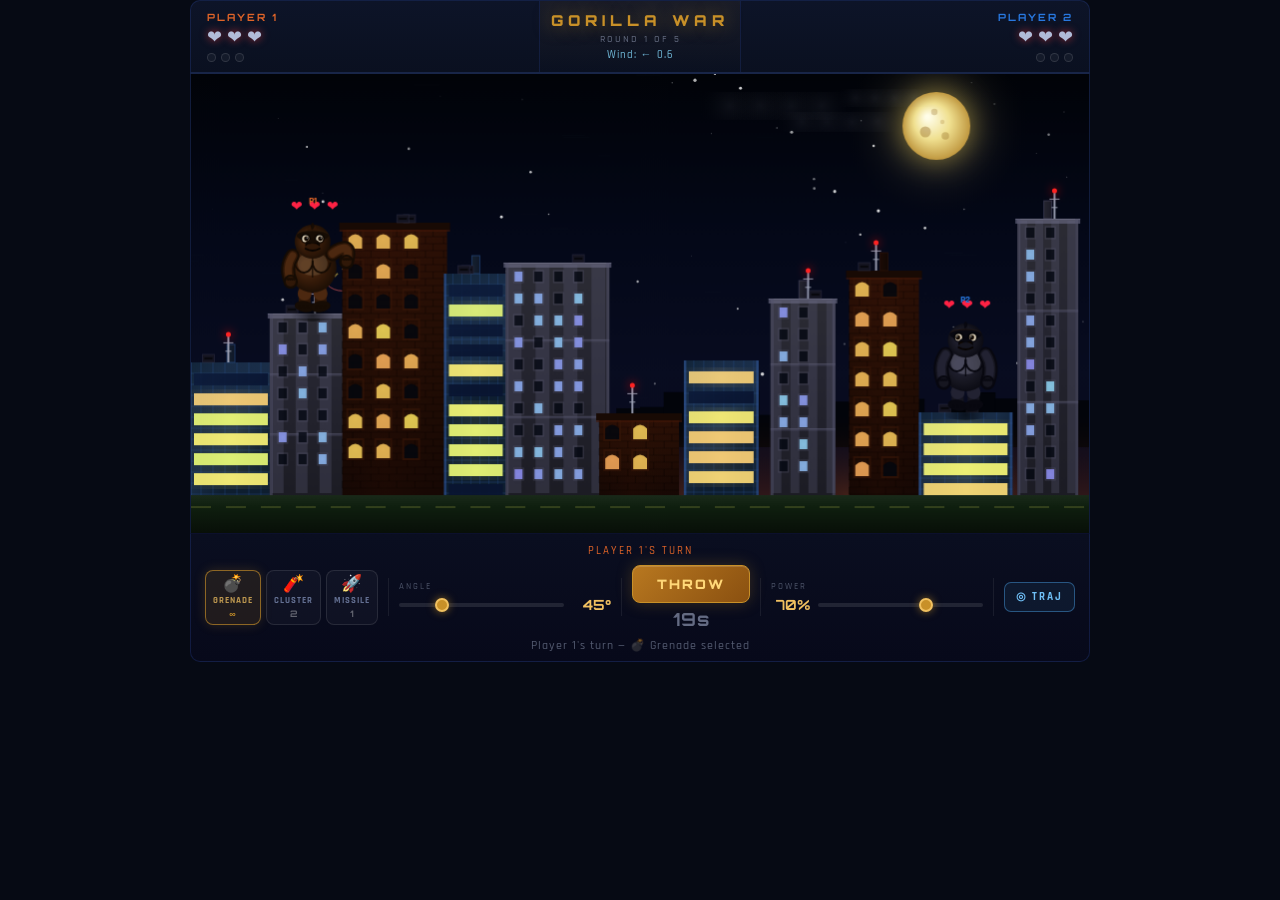
==== commit 0cfd2966: "Overhaul visuals: realistic city buildings, gorillas, military weapons - Rename game title to Gorill" ====
--- a/banana-kong.html
+++ b/banana-kong.html
@@ -3,7 +3,7 @@
 <head>
 <meta charset="UTF-8">
 <meta name="viewport" content="width=device-width, initial-scale=1.0, maximum-scale=1.0, user-scalable=no">
-<title>Banana Kong — Super Advanced</title>
+<title>Gorilla War</title>
 <link href="https://fonts.googleapis.com/css2?family=Orbitron:wght@700;900&family=Rajdhani:wght@500;700&display=swap" rel="stylesheet">
 <style>
 *{margin:0;padding:0;box-sizing:border-box}
@@ -92,7 +92,7 @@
       <div class="player-wins" id="p1wins"></div>
     </div>
     <div id="title-block">
-      <h1>Banana Kong</h1>
+      <h1>Gorilla War</h1>
       <div id="round-info">Round 1 of 5</div>
       <div id="wind-info">Wind: calm</div>
     </div>
@@ -112,18 +112,18 @@
     <div id="ctrl-row">
       <div id="weapons">
         <button class="weapon-btn selected" id="wbtn0" onclick="selectWeapon(0)">
-          <span class="wico">🍌</span>
-          <span class="wlabel">Banana</span>
+          <span class="wico">💣</span>
+          <span class="wlabel">Grenade</span>
           <span class="ammo">∞</span>
         </button>
         <button class="weapon-btn" id="wbtn1" onclick="selectWeapon(1)">
-          <span class="wico">💥</span>
+          <span class="wico">🧨</span>
           <span class="wlabel">Cluster</span>
           <span class="ammo" id="wammo1">2</span>
         </button>
         <button class="weapon-btn" id="wbtn2" onclick="selectWeapon(2)">
-          <span class="wico">☄️</span>
-          <span class="wlabel">Nuke</span>
+          <span class="wico">🚀</span>
+          <span class="wlabel">Missile</span>
           <span class="ammo" id="wammo2">1</span>
         </button>
       </div>
@@ -172,9 +172,9 @@
 const TOTAL_ROUNDS = 5;
 
 const WEAPONS = [
-  { id:0, name:'Banana',  emoji:'🍌', splashR:22,  damage:1, speedMult:1.0,  ammo:Infinity },
-  { id:1, name:'Cluster', emoji:'💥', splashR:16,  damage:1, speedMult:1.1,  ammo:2, clusterCount:3 },
-  { id:2, name:'Nuke',    emoji:'☄️', splashR:60,  damage:2, speedMult:0.85, ammo:1, nukeScale:3.5 },
+  { id:0, name:'Grenade',  emoji:'💣', splashR:22,  damage:1, speedMult:1.0,  ammo:Infinity },
+  { id:1, name:'Cluster',  emoji:'🧨', splashR:16,  damage:1, speedMult:1.1,  ammo:2, clusterCount:3 },
+  { id:2, name:'Missile',  emoji:'🚀', splashR:60,  damage:2, speedMult:0.85, ammo:1, nukeScale:3.5 },
 ];
 
 const canvas = document.getElementById('gameCanvas');
@@ -965,50 +965,103 @@
 // ---- DRAWING ----
 
 function drawSky() {
+  // Deep night sky gradient
   const grad = ctx.createLinearGradient(0,0,0,H);
-  grad.addColorStop(0, '#060412');
-  grad.addColorStop(0.5, '#0a0820');
-  grad.addColorStop(1, '#12103a');
+  grad.addColorStop(0, '#010308');
+  grad.addColorStop(0.35, '#040818');
+  grad.addColorStop(0.65, '#080c20');
+  grad.addColorStop(1, '#0c0a1c');
   ctx.fillStyle = grad;
   ctx.fillRect(0,0,W,H);
 
-  // City glow at horizon
-  const glow = ctx.createRadialGradient(W/2, GY, 10, W/2, GY, W*0.7);
-  glow.addColorStop(0, 'rgba(80,40,120,0.25)');
-  glow.addColorStop(1, 'rgba(0,0,0,0)');
-  ctx.fillStyle = glow;
-  ctx.fillRect(0, GY-80, W, 100);
-
   // Stars
   for (const s of state.stars) {
-    const brightness = 0.6 + 0.4 * Math.sin(s.blink + state.frame * 0.04);
+    const brightness = 0.5 + 0.5 * Math.sin(s.blink + state.frame * 0.03);
     ctx.beginPath();
-    ctx.arc(s.x, s.y, s.r * brightness, 0, Math.PI*2);
-    ctx.fillStyle = `rgba(255,255,255,${brightness * 0.8})`;
+    ctx.arc(s.x, s.y, s.r * (0.7 + brightness * 0.3), 0, Math.PI*2);
+    ctx.fillStyle = `rgba(255,255,255,${brightness * 0.85})`;
     ctx.fill();
   }
 
-  // Moon
+  // Moon with atmospheric halo
+  const mx = W * 0.83, my = 52, mr = 34;
   ctx.save();
+  // Halo
+  const moonHalo = ctx.createRadialGradient(mx, my, mr, mx, my, mr * 2.8);
+  moonHalo.addColorStop(0, 'rgba(255,235,160,0.12)');
+  moonHalo.addColorStop(1, 'rgba(0,0,0,0)');
+  ctx.fillStyle = moonHalo;
+  ctx.fillRect(mx - mr*3, my - mr*3, mr*6, mr*6);
+  // Moon body
   ctx.beginPath();
-  ctx.arc(W*0.85, 55, 32, 0, Math.PI*2);
-  const moonGrad = ctx.createRadialGradient(W*0.85-8, 47, 4, W*0.85, 55, 32);
-  moonGrad.addColorStop(0, '#fffde0');
-  moonGrad.addColorStop(0.6, '#f0e090');
-  moonGrad.addColorStop(1, '#c8a860');
+  ctx.arc(mx, my, mr, 0, Math.PI*2);
+  const moonGrad = ctx.createRadialGradient(mx-9, my-9, 2, mx, my, mr);
+  moonGrad.addColorStop(0, '#fffde8');
+  moonGrad.addColorStop(0.5, '#f0e090');
+  moonGrad.addColorStop(1, '#c09840');
   ctx.fillStyle = moonGrad;
-  ctx.shadowBlur = 20;
-  ctx.shadowColor = '#ffe090';
+  ctx.shadowBlur = 28;
+  ctx.shadowColor = 'rgba(255,220,80,0.45)';
   ctx.fill();
   ctx.shadowBlur = 0;
   // Craters
-  [[W*0.85-10, 50, 4], [W*0.85+8, 60, 3], [W*0.85-2, 65, 2.5]].forEach(([cx,cy,cr]) => {
-    ctx.beginPath();
-    ctx.arc(cx, cy, cr, 0, Math.PI*2);
-    ctx.fillStyle = 'rgba(140,100,40,0.35)';
-    ctx.fill();
+  [[mx-11,my+6,5.5,'rgba(150,110,40,0.42)'],[mx+9,my+10,3.8,'rgba(150,110,40,0.36)'],[mx-2,my-14,3.2,'rgba(150,110,40,0.3)'],[mx+6,my-4,2.2,'rgba(170,130,50,0.28)']].forEach(([cx,cy,cr,col]) => {
+    ctx.beginPath(); ctx.arc(cx,cy,cr,0,Math.PI*2); ctx.fillStyle=col; ctx.fill();
   });
   ctx.restore();
+
+  // Wispy cirrus clouds near moon
+  ctx.save();
+  ctx.globalAlpha = 0.055;
+  [[W*0.6, 32, 110, 14], [W*0.68, 48, 90, 10], [W*0.74, 24, 70, 9]].forEach(([cx,cy,cw,ch]) => {
+    for (let ci = 0; ci < 4; ci++) {
+      const cig = ctx.createRadialGradient(cx+ci*cw*0.28, cy, 0, cx+ci*cw*0.28, cy, cw*0.3);
+      cig.addColorStop(0, '#d8e0f8');
+      cig.addColorStop(1, 'rgba(0,0,0,0)');
+      ctx.fillStyle = cig;
+      ctx.fillRect(cx+ci*cw*0.28-cw*0.3, cy-ch, cw*0.6, ch*2);
+    }
+  });
+  ctx.globalAlpha = 1;
+  ctx.restore();
+
+  // Distant city silhouette on horizon (deterministic — no flicker)
+  ctx.save();
+  const silY = GY - 50;
+  for (let i = 0; i < 38; i++) {
+    const sx = i * (W / 38);
+    const sh = 12 + Math.abs(Math.sin(i * 1.3)) * 18 + Math.abs(Math.sin(i * 0.47 + 1)) * 22 + Math.abs(Math.sin(i * 2.9 + 0.5)) * 10;
+    ctx.fillStyle = '#02040a';
+    ctx.fillRect(sx, silY - sh, W / 38 + 1, sh + 2);
+    // Occasional lit window on distant buildings
+    if (((i * 7 + 3) % 11) < 3 && sh > 20) {
+      ctx.fillStyle = 'rgba(255,200,80,0.25)';
+      ctx.fillRect(sx + 2, silY - sh * 0.55, 2, 2);
+    }
+    if (((i * 11 + 1) % 13) < 2 && sh > 28) {
+      ctx.fillStyle = 'rgba(100,180,255,0.2)';
+      ctx.fillRect(sx + 5, silY - sh * 0.35, 2, 2);
+    }
+  }
+  ctx.restore();
+
+  // Warm amber city glow at horizon
+  const horizGlow = ctx.createLinearGradient(0, silY - 40, 0, GY);
+  horizGlow.addColorStop(0, 'rgba(0,0,0,0)');
+  horizGlow.addColorStop(0.4, 'rgba(80,30,8,0.1)');
+  horizGlow.addColorStop(1, 'rgba(140,55,15,0.28)');
+  ctx.fillStyle = horizGlow;
+  ctx.fillRect(0, silY - 40, W, GY - silY + 40);
+
+  // Scattered streetlight glows along ground
+  for (let si = 0; si < 6; si++) {
+    const slx = W * (si * 0.17 + 0.05);
+    const slg = ctx.createRadialGradient(slx, GY, 0, slx, GY - 15, 55);
+    slg.addColorStop(0, 'rgba(220,110,20,0.1)');
+    slg.addColorStop(1, 'rgba(0,0,0,0)');
+    ctx.fillStyle = slg;
+    ctx.fillRect(slx - 70, GY - 70, 140, 80);
+  }
 }
 
 function drawWindParticles() {
@@ -1051,81 +1104,206 @@
 function drawBuilding(bld) {
   const { x, y, w, h, type, wins, roofFeatures, damages } = bld;
 
-  // Main facade
-  let facade;
-  if (type === 0) { // glass
-    facade = ctx.createLinearGradient(x, y, x+w, y);
-    facade.addColorStop(0, '#1a2a3a');
-    facade.addColorStop(0.5, '#243550');
-    facade.addColorStop(1, '#1a2a3a');
-  } else if (type === 1) { // concrete
-    facade = ctx.createLinearGradient(x, y, x+w, y+h);
-    facade.addColorStop(0, '#2a2a30');
-    facade.addColorStop(1, '#1a1a20');
-  } else { // brick
-    facade = ctx.createLinearGradient(x, y, x, y+h);
-    facade.addColorStop(0, '#3a1a10');
-    facade.addColorStop(0.5, '#2a1208');
-    facade.addColorStop(1, '#1a0a04');
-  }
-  ctx.fillStyle = facade;
-  ctx.fillRect(x, y, w, h);
-
-  // Outline
-  ctx.strokeStyle = type === 0 ? 'rgba(60,120,160,0.5)' : type === 1 ? 'rgba(80,80,100,0.4)' : 'rgba(80,40,20,0.4)';
-  ctx.lineWidth = 1;
-  ctx.strokeRect(x, y, w, h);
-
-  // Windows
-  for (const win of wins) {
-    const wx = x + win.bx, wy = y + win.by;
-    if (wy + win.bh < y || wy > y + h) continue;
-    ctx.fillStyle = win.lit
-      ? win.litColor
-      : (type === 0 ? 'rgba(10,30,60,0.8)' : 'rgba(0,0,0,0.6)');
-    if (win.arch) {
-      ctx.beginPath();
-      ctx.moveTo(wx, wy + win.bh);
-      ctx.lineTo(wx, wy + win.bh * 0.4);
-      ctx.quadraticCurveTo(wx + win.bw/2, wy, wx + win.bw, wy + win.bh * 0.4);
-      ctx.lineTo(wx + win.bw, wy + win.bh);
-      ctx.closePath();
-      ctx.fill();
-    } else {
-      ctx.fillRect(wx, wy, win.bw, win.bh);
-    }
-    if (win.lit) {
-      const glow = ctx.createRadialGradient(wx+win.bw/2, wy+win.bh/2, 0, wx+win.bw/2, wy+win.bh/2, win.bw);
-      glow.addColorStop(0, win.litColor.replace(')', ',0.15)').replace('hsl', 'hsla'));
-      glow.addColorStop(1, 'rgba(0,0,0,0)');
-      ctx.fillStyle = glow;
-      ctx.fillRect(wx-4, wy-4, win.bw+8, win.bh+8);
-    }
-  }
-
-  // Roof features
+  if (type === 0) {
+    // --- Glass curtain-wall skyscraper ---
+    const facadeGrad = ctx.createLinearGradient(x, y, x+w, y+h*0.5);
+    facadeGrad.addColorStop(0, '#0d1c2c');
+    facadeGrad.addColorStop(0.3, '#172840');
+    facadeGrad.addColorStop(0.7, '#1a2e48');
+    facadeGrad.addColorStop(1, '#0e1e30');
+    ctx.fillStyle = facadeGrad;
+    ctx.fillRect(x, y, w, h);
+
+    // Glass panel grid — horizontal floor plates
+    const floorH = 11;
+    ctx.strokeStyle = 'rgba(40,80,140,0.45)';
+    ctx.lineWidth = 0.8;
+    for (let gy2 = y + floorH; gy2 < y + h; gy2 += floorH) {
+      ctx.beginPath(); ctx.moveTo(x, gy2); ctx.lineTo(x+w, gy2); ctx.stroke();
+    }
+    // Vertical mullions
+    const mullW = Math.max(7, Math.floor(w / 7));
+    for (let mx2 = x + mullW; mx2 < x + w; mx2 += mullW) {
+      ctx.beginPath(); ctx.moveTo(mx2, y); ctx.lineTo(mx2, y+h); ctx.stroke();
+    }
+
+    // Windows
+    for (const win of wins) {
+      const wx = x + win.bx, wy = y + win.by;
+      if (wy + win.bh < y || wy > y + h) continue;
+      ctx.fillStyle = win.lit ? win.litColor : 'rgba(8,20,48,0.88)';
+      ctx.fillRect(wx+1, wy+1, win.bw-2, win.bh-2);
+      if (win.lit) {
+        const wg = ctx.createRadialGradient(wx+win.bw/2, wy+win.bh/2, 0, wx+win.bw/2, wy+win.bh/2, win.bw);
+        wg.addColorStop(0, win.litColor.replace(')', ',0.12)').replace('hsl','hsla'));
+        wg.addColorStop(1, 'rgba(0,0,0,0)');
+        ctx.fillStyle = wg; ctx.fillRect(wx-3, wy-3, win.bw+6, win.bh+6);
+      }
+    }
+
+    // Diagonal glass reflection sheen
+    const reflGrad = ctx.createLinearGradient(x, y, x+w*0.5, y+h*0.4);
+    reflGrad.addColorStop(0, 'rgba(80,150,230,0.07)');
+    reflGrad.addColorStop(0.6, 'rgba(80,150,230,0.03)');
+    reflGrad.addColorStop(1, 'rgba(80,150,230,0)');
+    ctx.fillStyle = reflGrad; ctx.fillRect(x, y, w, h);
+
+    // Edge steel columns
+    ctx.fillStyle = 'rgba(50,90,160,0.55)';
+    ctx.fillRect(x, y, 2.5, h);
+    ctx.fillRect(x+w-2.5, y, 2.5, h);
+
+  } else if (type === 1) {
+    // --- Art Deco limestone building ---
+    const stoneGrad = ctx.createLinearGradient(x, y, x, y+h);
+    stoneGrad.addColorStop(0, '#2c2c34');
+    stoneGrad.addColorStop(0.4, '#252530');
+    stoneGrad.addColorStop(1, '#1c1c24');
+    ctx.fillStyle = stoneGrad; ctx.fillRect(x, y, w, h);
+
+    // Vertical pilasters (stone columns)
+    const pilW = Math.max(4, Math.floor(w / 7));
+    ctx.strokeStyle = 'rgba(90,90,115,0.3)';
+    ctx.lineWidth = pilW;
+    for (let px2 = x + pilW/2 + 2; px2 < x + w - 2; px2 += pilW * 2) {
+      ctx.beginPath(); ctx.moveTo(px2, y+2); ctx.lineTo(px2, y+h-2); ctx.stroke();
+    }
+
+    // Horizontal cornice lines
+    [[y + h*0.33, 2.5, 0.45], [y + h*0.66, 2.5, 0.45]].forEach(([cy2, ch, a]) => {
+      ctx.fillStyle = `rgba(80,80,105,${a})`; ctx.fillRect(x, cy2, w, ch);
+      ctx.fillStyle = `rgba(130,130,155,${a*0.5})`; ctx.fillRect(x, cy2, w, 0.8);
+    });
+    // Prominent top cornice
+    ctx.fillStyle = 'rgba(100,100,125,0.7)'; ctx.fillRect(x-2, y, w+4, 5);
+    ctx.fillStyle = 'rgba(140,140,165,0.4)'; ctx.fillRect(x-2, y, w+4, 1);
+
+    // Windows
+    for (const win of wins) {
+      const wx = x + win.bx, wy = y + win.by;
+      if (wy + win.bh < y || wy > y + h) continue;
+      ctx.fillStyle = win.lit ? win.litColor : 'rgba(4,8,18,0.8)';
+      if (win.arch) {
+        ctx.beginPath();
+        ctx.moveTo(wx, wy+win.bh); ctx.lineTo(wx, wy+win.bh*0.4);
+        ctx.quadraticCurveTo(wx+win.bw/2, wy, wx+win.bw, wy+win.bh*0.4);
+        ctx.lineTo(wx+win.bw, wy+win.bh); ctx.closePath(); ctx.fill();
+        // Stone arch keystone detail
+        ctx.strokeStyle = 'rgba(100,100,120,0.45)'; ctx.lineWidth = 0.8;
+        ctx.beginPath(); ctx.moveTo(wx+1, wy+win.bh*0.4);
+        ctx.quadraticCurveTo(wx+win.bw/2, wy+1, wx+win.bw-1, wy+win.bh*0.4); ctx.stroke();
+      } else {
+        ctx.fillRect(wx+1, wy+1, win.bw-2, win.bh-2);
+        ctx.strokeStyle = 'rgba(90,90,115,0.4)'; ctx.lineWidth = 1;
+        ctx.strokeRect(wx, wy, win.bw, win.bh);
+      }
+      if (win.lit) {
+        const wg = ctx.createRadialGradient(wx+win.bw/2, wy+win.bh/2, 0, wx+win.bw/2, wy+win.bh/2, win.bw);
+        wg.addColorStop(0, win.litColor.replace(')', ',0.13)').replace('hsl','hsla'));
+        wg.addColorStop(1, 'rgba(0,0,0,0)');
+        ctx.fillStyle = wg; ctx.fillRect(wx-4, wy-4, win.bw+8, win.bh+8);
+      }
+    }
+
+    // Edge stonework
+    ctx.fillStyle = 'rgba(85,85,110,0.55)';
+    ctx.fillRect(x, y, 3, h); ctx.fillRect(x+w-3, y, 3, h);
+
+  } else {
+    // --- Red brick industrial building ---
+    const brickGrad = ctx.createLinearGradient(x, y, x, y+h);
+    brickGrad.addColorStop(0, '#2c1006');
+    brickGrad.addColorStop(0.4, '#240e05');
+    brickGrad.addColorStop(1, '#160804');
+    ctx.fillStyle = brickGrad; ctx.fillRect(x, y, w, h);
+
+    // Brick texture — horizontal mortar joints
+    const bkH = 7;
+    ctx.strokeStyle = 'rgba(8,4,2,0.45)';
+    ctx.lineWidth = 0.8;
+    let rowOffset = 0;
+    for (let bry = y + bkH; bry < y + h; bry += bkH) {
+      ctx.beginPath(); ctx.moveTo(x, bry); ctx.lineTo(x+w, bry); ctx.stroke();
+      rowOffset = 1 - rowOffset;
+      const jOff = rowOffset * bkH * 1.5;
+      for (let jx = x + jOff; jx < x + w; jx += bkH * 2.6) {
+        ctx.beginPath(); ctx.moveTo(jx, bry-bkH); ctx.lineTo(jx, bry); ctx.stroke();
+      }
+    }
+    // Slight warm surface variation
+    const brickSheen = ctx.createLinearGradient(x, y, x+w, y);
+    brickSheen.addColorStop(0, 'rgba(100,30,10,0.0)');
+    brickSheen.addColorStop(0.4, 'rgba(120,40,12,0.06)');
+    brickSheen.addColorStop(1, 'rgba(100,30,10,0.0)');
+    ctx.fillStyle = brickSheen; ctx.fillRect(x, y, w, h);
+
+    // Windows
+    for (const win of wins) {
+      const wx = x + win.bx, wy = y + win.by;
+      if (wy + win.bh < y || wy > y + h) continue;
+      ctx.fillStyle = win.lit ? win.litColor : 'rgba(4,7,14,0.85)';
+      if (win.arch) {
+        ctx.beginPath();
+        ctx.moveTo(wx, wy+win.bh); ctx.lineTo(wx, wy+win.bh*0.4);
+        ctx.quadraticCurveTo(wx+win.bw/2, wy, wx+win.bw, wy+win.bh*0.4);
+        ctx.lineTo(wx+win.bw, wy+win.bh); ctx.closePath(); ctx.fill();
+      } else {
+        ctx.fillRect(wx+1, wy+1, win.bw-2, win.bh-2);
+      }
+      // Brick window surround
+      ctx.strokeStyle = 'rgba(55,22,8,0.65)'; ctx.lineWidth = 2;
+      ctx.strokeRect(wx-1, wy-1, win.bw+2, win.bh+2);
+      if (win.lit) {
+        const wg = ctx.createRadialGradient(wx+win.bw/2, wy+win.bh/2, 0, wx+win.bw/2, wy+win.bh/2, win.bw);
+        wg.addColorStop(0, win.litColor.replace(')', ',0.1)').replace('hsl','hsla'));
+        wg.addColorStop(1, 'rgba(0,0,0,0)');
+        ctx.fillStyle = wg; ctx.fillRect(wx-4, wy-4, win.bw+8, win.bh+8);
+      }
+    }
+
+    // Brick cornice at roof edge
+    ctx.fillStyle = '#180a04'; ctx.fillRect(x-3, y, w+6, 7);
+    ctx.fillStyle = 'rgba(70,25,8,0.55)'; ctx.fillRect(x-3, y+7, w+6, 2);
+  }
+
+  // Roof features (shared for all types)
   for (const feat of roofFeatures) {
     const fx = x + feat.x, fy = y + feat.y;
     if (feat.type === 'tower') {
-      ctx.fillStyle = '#1a1a2a';
-      ctx.fillRect(fx, fy, feat.w, feat.h);
-      ctx.strokeStyle = 'rgba(60,80,120,0.5)';
+      const tCol = type===0 ? ['#162230','#101828'] : type===1 ? ['#262630','#1a1a26'] : ['#1c0c06','#120804'];
+      const tGrad = ctx.createLinearGradient(fx, fy, fx+feat.w, fy);
+      tGrad.addColorStop(0, tCol[0]); tGrad.addColorStop(1, tCol[1]);
+      ctx.fillStyle = tGrad; ctx.fillRect(fx, fy, feat.w, feat.h);
+      const tOutline = type===0?'rgba(40,80,140,0.6)':type===1?'rgba(80,80,110,0.5)':'rgba(55,22,8,0.5)';
+      ctx.strokeStyle = tOutline; ctx.lineWidth = 1; ctx.strokeRect(fx, fy, feat.w, feat.h);
+      // Tower windows
+      for (let tw = 2; tw < feat.w - 6; tw += 7) {
+        const tlit = ((fx+tw+fy) * 7) % 17 < 7;
+        ctx.fillStyle = tlit ? 'rgba(255,210,110,0.5)' : 'rgba(8,16,32,0.7)';
+        ctx.fillRect(fx+tw, fy+4, 4, 5);
+      }
+    } else if (feat.type === 'antenna') {
+      ctx.strokeStyle = 'rgba(160,165,185,0.9)'; ctx.lineWidth = 2;
+      ctx.beginPath(); ctx.moveTo(x+feat.x, fy+feat.h); ctx.lineTo(x+feat.x, fy); ctx.stroke();
       ctx.lineWidth = 1;
-      ctx.strokeRect(fx, fy, feat.w, feat.h);
-    } else if (feat.type === 'antenna') {
-      ctx.strokeStyle = 'rgba(150,150,180,0.7)';
-      ctx.lineWidth = 2;
-      ctx.beginPath();
-      ctx.moveTo(x + feat.x, fy + feat.h);
-      ctx.lineTo(x + feat.x, fy);
-      ctx.stroke();
-      ctx.beginPath();
-      ctx.arc(x + feat.x, fy, 2, 0, Math.PI*2);
-      ctx.fillStyle = '#f44';
-      ctx.fill();
+      [[0.3,5],[0.6,3]].forEach(([frac, hw]) => {
+        ctx.beginPath();
+        ctx.moveTo(x+feat.x-hw, fy+feat.h*frac);
+        ctx.lineTo(x+feat.x+hw, fy+feat.h*frac);
+        ctx.stroke();
+      });
+      // Blinking red warning light
+      const blinkOn = Math.sin(state.frame * 0.07) > 0;
+      ctx.beginPath(); ctx.arc(x+feat.x, fy, 2.5, 0, Math.PI*2);
+      if (blinkOn) { ctx.shadowBlur = 10; ctx.shadowColor = '#ff0000'; }
+      ctx.fillStyle = blinkOn ? '#ff2222' : '#440000';
+      ctx.fill(); ctx.shadowBlur = 0;
     } else if (feat.type === 'vent') {
-      ctx.fillStyle = '#252530';
-      ctx.fillRect(fx, fy, feat.w, feat.h);
+      ctx.fillStyle = '#141420'; ctx.fillRect(fx, fy, feat.w, feat.h);
+      ctx.strokeStyle = 'rgba(55,55,80,0.4)'; ctx.lineWidth = 1; ctx.strokeRect(fx, fy, feat.w, feat.h);
+      for (let sv = fy+3; sv < fy+feat.h-2; sv += 4) {
+        ctx.fillStyle = 'rgba(0,0,0,0.6)'; ctx.fillRect(fx+2, sv, feat.w-4, 2);
+      }
     }
   }
 
@@ -1215,194 +1393,299 @@
 }
 
 function drawGorilla(gx, gy, playerIdx, armRaised) {
-  const scale = 1;
   ctx.save();
   ctx.translate(gx, gy);
 
-  // Shadow
+  const dir = playerIdx === 0 ? 1 : -1;
+  // P1 = dark brown silverback; P2 = near-black mountain gorilla
+  const furDark  = playerIdx === 0 ? '#160c04' : '#080810';
+  const furMid   = playerIdx === 0 ? '#301808' : '#161620';
+  const furLight = playerIdx === 0 ? '#4c2810' : '#222232';
+  const silverCol = playerIdx === 0 ? 'rgba(185,165,130,0.2)' : 'rgba(200,200,225,0.24)';
+
+  // Ground shadow
+  const shadowG = ctx.createRadialGradient(0, 2, 0, 0, 2, 22);
+  shadowG.addColorStop(0, 'rgba(0,0,0,0.55)');
+  shadowG.addColorStop(1, 'rgba(0,0,0,0)');
+  ctx.beginPath(); ctx.ellipse(0, 2, 22, 6, 0, 0, Math.PI*2);
+  ctx.fillStyle = shadowG; ctx.fill();
+
+  // Thick legs
+  ctx.fillStyle = furMid;
+  ctx.fillRect(-14, -30, 12, 24);
+  ctx.fillRect(2, -30, 12, 24);
+  // Knee bulge
+  ctx.beginPath(); ctx.arc(-8, -20, 7, 0, Math.PI*2);
+  ctx.fillStyle = furLight; ctx.fill();
+  ctx.beginPath(); ctx.arc(8, -20, 7, 0, Math.PI*2);
+  ctx.fill();
+
+  // Feet — wide, flat
+  ctx.beginPath(); ctx.ellipse(-8, -7, 10, 5.5, 0.15, 0, Math.PI*2);
+  ctx.fillStyle = furDark; ctx.fill();
+  ctx.beginPath(); ctx.ellipse(8, -7, 10, 5.5, -0.15, 0, Math.PI*2);
+  ctx.fill();
+  // Toe lines
+  ctx.strokeStyle = furDark; ctx.lineWidth = 0.8;
+  [[-12,-5],[-8,-5],[-4,-5],[4,-5],[8,-5],[12,-5]].forEach(([tx,ty]) => {
+    ctx.beginPath(); ctx.moveTo(tx, ty); ctx.lineTo(tx + (tx < 0 ? -1 : 1), ty - 3); ctx.stroke();
+  });
+
+  // Massive barrel chest / torso
+  ctx.beginPath(); ctx.ellipse(0, -46, 24, 25, 0, 0, Math.PI*2);
+  const bodyG = ctx.createRadialGradient(-6, -48, 5, 0, -46, 28);
+  bodyG.addColorStop(0, furLight);
+  bodyG.addColorStop(0.55, furMid);
+  bodyG.addColorStop(1, furDark);
+  ctx.fillStyle = bodyG; ctx.fill();
+
+  // Silverback saddle marking
+  ctx.beginPath(); ctx.ellipse(0, -50, 15, 12, 0, 0, Math.PI*2);
+  ctx.fillStyle = silverCol; ctx.fill();
+
+  // Chest muscle definition
+  ctx.strokeStyle = furDark; ctx.lineWidth = 1.8;
+  ctx.beginPath(); ctx.ellipse(-9, -52, 9, 11, -0.1, 0, Math.PI); ctx.stroke();
+  ctx.beginPath(); ctx.ellipse(9, -52, 9, 11, 0.1, 0, Math.PI); ctx.stroke();
+
+  // Sternum line
+  ctx.beginPath(); ctx.moveTo(0, -60); ctx.lineTo(0, -36);
+  ctx.strokeStyle = furDark; ctx.lineWidth = 1.2; ctx.stroke();
+
+  // Arms — thick, powerful
+  ctx.lineCap = 'round';
+  if (armRaised) {
+    // Raised throwing arm
+    ctx.beginPath(); ctx.moveTo(dir*20, -60);
+    ctx.quadraticCurveTo(dir*40, -74, dir*34, -52);
+    ctx.lineWidth = 15; ctx.strokeStyle = furDark; ctx.stroke();
+    ctx.lineWidth = 11; ctx.strokeStyle = furMid; ctx.stroke();
+    ctx.lineWidth = 8; ctx.strokeStyle = furLight; ctx.stroke();
+    // Other arm slightly bent
+    ctx.beginPath(); ctx.moveTo(-dir*20, -58);
+    ctx.quadraticCurveTo(-dir*28, -46, -dir*22, -32);
+    ctx.lineWidth = 14; ctx.strokeStyle = furDark; ctx.stroke();
+    ctx.lineWidth = 10; ctx.strokeStyle = furMid; ctx.stroke();
+    ctx.lineWidth = 7; ctx.strokeStyle = furLight; ctx.stroke();
+  } else {
+    // Both arms in standing/knuckle position
+    [[20,-58,28,-46,22,-30],[-20,-58,-28,-46,-22,-30]].forEach(([ax,ay,cx2,cy2,bx2,by2]) => {
+      ctx.beginPath(); ctx.moveTo(ax,ay); ctx.quadraticCurveTo(cx2,cy2,bx2,by2);
+      ctx.lineWidth = 15; ctx.strokeStyle = furDark; ctx.stroke();
+      ctx.lineWidth = 11; ctx.strokeStyle = furMid; ctx.stroke();
+      ctx.lineWidth = 8; ctx.strokeStyle = furLight; ctx.stroke();
+    });
+  }
+
+  // Fists
+  const fistPositions = armRaised ? [[dir*34, -52], [-dir*22, -32]] : [[22, -30], [-22, -30]];
+  for (const [fx, fy] of fistPositions) {
+    ctx.beginPath(); ctx.arc(fx, fy, 7, 0, Math.PI*2);
+    ctx.fillStyle = furDark; ctx.fill();
+    ctx.beginPath(); ctx.arc(fx, fy, 5, 0, Math.PI*2);
+    ctx.fillStyle = furMid; ctx.fill();
+    // Knuckle ridges
+    for (let k = -2; k <= 2; k++) {
+      ctx.beginPath(); ctx.arc(fx + k*2, fy - 1.5, 1.8, Math.PI, Math.PI*2);
+      ctx.strokeStyle = furDark; ctx.lineWidth = 0.9; ctx.stroke();
+    }
+  }
+
+  // Neck / broad shoulders
+  ctx.beginPath(); ctx.ellipse(0, -63, 13, 7, 0, 0, Math.PI*2);
+  ctx.fillStyle = furMid; ctx.fill();
+
+  // Head — large, imposing
+  ctx.beginPath(); ctx.ellipse(0, -72, 18, 17, 0, 0, Math.PI*2);
+  const headG = ctx.createRadialGradient(-6, -74, 3, 0, -72, 20);
+  headG.addColorStop(0, furLight);
+  headG.addColorStop(0.6, furMid);
+  headG.addColorStop(1, furDark);
+  ctx.fillStyle = headG; ctx.fill();
+
+  // Prominent sagittal crest
   ctx.beginPath();
-  ctx.ellipse(0, 0, 18, 6, 0, 0, Math.PI*2);
-  ctx.fillStyle = 'rgba(0,0,0,0.4)';
-  ctx.fill();
-
-  // Legs
-  ctx.fillStyle = '#2a1a0a';
-  ctx.fillRect(-11, -26, 10, 20);
-  ctx.fillRect(2, -26, 10, 20);
-
-  // Feet
+  ctx.moveTo(-5, -84);
+  ctx.quadraticCurveTo(0, -94, 5, -84);
+  ctx.quadraticCurveTo(3, -79, -3, -79);
+  ctx.closePath();
+  ctx.fillStyle = furMid; ctx.fill();
   ctx.beginPath();
-  ctx.ellipse(-6, -7, 7, 5, 0.3, 0, Math.PI*2);
-  ctx.fillStyle = '#1a0d04';
-  ctx.fill();
-  ctx.beginPath();
-  ctx.ellipse(7, -7, 7, 5, -0.3, 0, Math.PI*2);
-  ctx.fill();
-
-  // Body
-  const bodyGrad = ctx.createRadialGradient(-4, -38, 4, 0, -40, 22);
-  bodyGrad.addColorStop(0, '#5a3a1a');
-  bodyGrad.addColorStop(0.5, '#3a2010');
-  bodyGrad.addColorStop(1, '#1a0d04');
-  ctx.beginPath();
-  ctx.ellipse(0, -44, 18, 22, 0, 0, Math.PI*2);
-  ctx.fillStyle = bodyGrad;
-  ctx.fill();
-
-  // Saddle (silverback)
-  ctx.beginPath();
-  ctx.ellipse(0, -44, 10, 14, 0, 0, Math.PI*2);
-  ctx.fillStyle = 'rgba(220,210,190,0.18)';
-  ctx.fill();
-
-  // Arms
-  if (armRaised) {
-    // Throwing arm
-    const dir = playerIdx === 0 ? 1 : -1;
-    ctx.beginPath();
-    ctx.moveTo(dir * 14, -58);
-    ctx.quadraticCurveTo(dir * 32, -72, dir * 28, -50);
-    ctx.lineWidth = 9;
-    ctx.strokeStyle = '#3a2010';
-    ctx.stroke();
-    // Other arm
-    ctx.beginPath();
-    ctx.moveTo(-dir * 14, -56);
-    ctx.quadraticCurveTo(-dir * 22, -44, -dir * 18, -34);
-    ctx.lineWidth = 8;
-    ctx.stroke();
-  } else {
-    // Both arms down
-    ctx.beginPath();
-    ctx.moveTo(14, -56);
-    ctx.quadraticCurveTo(26, -48, 22, -34);
-    ctx.lineWidth = 9;
-    ctx.strokeStyle = '#3a2010';
-    ctx.stroke();
-    ctx.beginPath();
-    ctx.moveTo(-14, -56);
-    ctx.quadraticCurveTo(-26, -48, -22, -34);
-    ctx.lineWidth = 9;
-    ctx.stroke();
-  }
-
-  // Knuckles
-  [[16,-54],[-16,-54]].forEach(([kx,ky]) => {
-    ctx.beginPath();
-    ctx.arc(kx, ky, 4, 0, Math.PI*2);
-    ctx.fillStyle = '#2a1a0a';
-    ctx.fill();
+  ctx.moveTo(-2, -88);
+  ctx.quadraticCurveTo(0, -94, 2, -88);
+  ctx.quadraticCurveTo(1, -84, -1, -84);
+  ctx.closePath();
+  ctx.fillStyle = furDark; ctx.fill();
+
+  // Heavy overhanging brow ridge
+  ctx.beginPath(); ctx.ellipse(0, -78, 16, 5.5, 0, 0, Math.PI*2);
+  ctx.fillStyle = furDark; ctx.fill();
+  // Brow highlight edge
+  ctx.strokeStyle = 'rgba(80,50,25,0.3)'; ctx.lineWidth = 1;
+  ctx.beginPath(); ctx.ellipse(0, -80, 15, 3, 0, Math.PI, Math.PI*2); ctx.stroke();
+
+  // Deep-set eyes beneath brow
+  [[-7,-75],[7,-75]].forEach(([ex,ey]) => {
+    // Eye socket shadow
+    ctx.beginPath(); ctx.arc(ex, ey, 5, 0, Math.PI*2);
+    ctx.fillStyle = 'rgba(0,0,0,0.6)'; ctx.fill();
+    // Sclera (white)
+    ctx.beginPath(); ctx.arc(ex, ey, 3.5, 0, Math.PI*2);
+    ctx.fillStyle = '#e0d4bc'; ctx.fill();
+    // Iris — dark brown
+    ctx.beginPath(); ctx.arc(ex + dir*0.8, ey, 2.4, 0, Math.PI*2);
+    ctx.fillStyle = '#1e1004'; ctx.fill();
+    // Pupil
+    ctx.beginPath(); ctx.arc(ex + dir*1, ey, 1.4, 0, Math.PI*2);
+    ctx.fillStyle = '#040202'; ctx.fill();
+    // Specular highlight
+    ctx.beginPath(); ctx.arc(ex + dir*1.5, ey - 0.9, 0.7, 0, Math.PI*2);
+    ctx.fillStyle = 'rgba(255,255,255,0.8)'; ctx.fill();
   });
 
-  // Head
-  const headGrad = ctx.createRadialGradient(-4, -66, 4, 0, -65, 16);
-  headGrad.addColorStop(0, '#5a3a1a');
-  headGrad.addColorStop(0.6, '#3a2010');
-  headGrad.addColorStop(1, '#1a0d04');
-  ctx.beginPath();
-  ctx.ellipse(0, -65, 15, 14, 0, 0, Math.PI*2);
-  ctx.fillStyle = headGrad;
-  ctx.fill();
-
-  // Brow ridge
-  ctx.beginPath();
-  ctx.ellipse(0, -72, 13, 4, 0, 0, Math.PI*2);
-  ctx.fillStyle = '#1a0d04';
-  ctx.fill();
-
-  // Eyes
-  [[-6, -68], [6, -68]].forEach(([ex, ey]) => {
-    ctx.beginPath();
-    ctx.arc(ex, ey, 3, 0, Math.PI*2);
-    ctx.fillStyle = '#fff';
-    ctx.fill();
-    ctx.beginPath();
-    ctx.arc(ex + 0.5, ey, 1.8, 0, Math.PI*2);
-    ctx.fillStyle = '#1a0808';
-    ctx.fill();
-    ctx.beginPath();
-    ctx.arc(ex + 0.8, ey - 0.6, 0.6, 0, Math.PI*2);
-    ctx.fillStyle = '#fff';
-    ctx.fill();
+  // Broad, wide nose
+  ctx.beginPath(); ctx.ellipse(0, -69, 7.5, 5.5, 0, 0, Math.PI*2);
+  ctx.fillStyle = furDark; ctx.fill();
+  [-4, 4].forEach(nx => {
+    ctx.beginPath(); ctx.arc(nx, -68, 3, 0, Math.PI*2);
+    ctx.fillStyle = '#0a0502'; ctx.fill();
+    ctx.beginPath(); ctx.arc(nx - 0.5, -68.5, 0.9, 0, Math.PI*2);
+    ctx.fillStyle = 'rgba(90,50,30,0.5)'; ctx.fill();
   });
 
-  // Broad nose
-  ctx.beginPath();
-  ctx.ellipse(0, -63, 5.5, 4, 0, 0, Math.PI*2);
-  ctx.fillStyle = '#2a1208';
-  ctx.fill();
-  [-3, 3].forEach(nx => {
-    ctx.beginPath();
-    ctx.arc(nx, -62, 2, 0, Math.PI*2);
-    ctx.fillStyle = '#160804';
-    ctx.fill();
-  });
-
-  // Mouth
-  ctx.beginPath();
-  ctx.arc(0, -59, 5, 0.1, Math.PI - 0.1);
-  ctx.strokeStyle = '#160804';
-  ctx.lineWidth = 1.5;
-  ctx.stroke();
+  // Prominent muzzle / lip area
+  ctx.beginPath(); ctx.ellipse(0, -65, 8, 5, 0, 0, Math.PI*2);
+  ctx.fillStyle = furMid; ctx.fill();
+  // Lip line
+  ctx.beginPath(); ctx.moveTo(-7, -65);
+  ctx.quadraticCurveTo(0, -61, 7, -65);
+  ctx.strokeStyle = '#080402'; ctx.lineWidth = 1.8; ctx.stroke();
 
   ctx.restore();
 
-  // HP hearts on canvas above gorilla
-  const hpY = gy - 88;
-  const hpX = gx - 20;
+  // HP indicators
+  const hpY = gy - 103;
   for (let i = 0; i < 3; i++) {
     ctx.font = '14px serif';
-    ctx.globalAlpha = i < state.hp[playerIdx] ? 1.0 : 0.25;
-    ctx.fillStyle = '#ff4466';
-    ctx.fillText('❤', hpX + i*18, hpY);
+    ctx.globalAlpha = i < state.hp[playerIdx] ? 1.0 : 0.18;
+    ctx.fillStyle = i < state.hp[playerIdx] ? '#ff2244' : '#550022';
+    ctx.fillText('❤', gx - 22 + i*18, hpY);
   }
   ctx.globalAlpha = 1;
 
   // Player label
-  ctx.fillStyle = playerIdx === 0 ? '#8de' : '#fda';
-  ctx.font = 'bold 10px Rajdhani';
+  ctx.fillStyle = playerIdx === 0 ? '#e06428' : '#2878e0';
+  ctx.font = 'bold 10px Rajdhani, sans-serif';
   ctx.textAlign = 'center';
-  ctx.fillText('P' + (playerIdx+1), gx, gy - 92);
+  ctx.fillText('P' + (playerIdx+1), gx, hpY - 7);
   ctx.textAlign = 'left';
 }
 
-function drawBanana(bx, by, rot, scale) {
+function drawProjectile(bx, by, rot, scale, weaponId) {
   scale = scale || 1;
   ctx.save();
   ctx.translate(bx, by);
   ctx.rotate(rot);
   ctx.scale(scale, scale);
-  const layers = [
-    { width: 7, color: '#7a5000' },
-    { width: 5.5, color: '#c07800' },
-    { width: 4, color: '#ffe030' },
-    { width: 2.5, color: '#fff080' },
-    { width: 1, color: 'rgba(255,255,220,0.8)' },
-  ];
-  for (const layer of layers) {
-    ctx.beginPath();
-    ctx.moveTo(-10, 3);
-    ctx.quadraticCurveTo(0, -14, 10, 3);
-    ctx.strokeStyle = layer.color;
-    ctx.lineWidth = layer.width;
-    ctx.lineCap = 'round';
-    ctx.stroke();
-    ctx.beginPath();
-    ctx.arc(-10, 3, 2.5, 0, Math.PI*2);
-    ctx.arc(10, 3, 2.5, 0, Math.PI*2);
-    ctx.fillStyle = layer.color;
-    ctx.fill();
-  }
+
+  if (weaponId === 0) {
+    // --- Grenade: cast-iron oval with ridges and pin ---
+    // Body
+    ctx.beginPath(); ctx.ellipse(0, 0, 7, 10, 0, 0, Math.PI*2);
+    const gg = ctx.createRadialGradient(-2, -3, 1, 0, 0, 10);
+    gg.addColorStop(0, '#6a7040'); gg.addColorStop(0.6, '#4c5228'); gg.addColorStop(1, '#2e3418');
+    ctx.fillStyle = gg; ctx.fill();
+    // Horizontal segmentation bands
+    ctx.strokeStyle = '#1e2010'; ctx.lineWidth = 1.1;
+    for (let ry = -6; ry <= 6; ry += 4) {
+      const hw = Math.sqrt(Math.max(0, 1 - (ry*ry)/100)) * 7;
+      ctx.beginPath(); ctx.ellipse(0, ry, hw, 0.4, 0, 0, Math.PI*2); ctx.stroke();
+    }
+    // Vertical groove
+    ctx.beginPath(); ctx.moveTo(0, -9); ctx.lineTo(0, 9);
+    ctx.strokeStyle = '#1e2010'; ctx.lineWidth = 0.8; ctx.stroke();
+    // Safety spoon (lever)
+    ctx.fillStyle = '#8a7a30'; ctx.fillRect(-3, -11, 7, 3);
+    // Pull pin ring
+    ctx.beginPath(); ctx.arc(-5, -11, 2.5, 0, Math.PI*2);
+    ctx.strokeStyle = '#c8a830'; ctx.lineWidth = 1.5; ctx.stroke();
+    // Fuse body
+    ctx.fillStyle = '#8a7a30'; ctx.fillRect(-2, -14, 4, 4);
+    // Highlight
+    ctx.beginPath(); ctx.ellipse(-2, -3, 2, 5, -0.2, 0, Math.PI*2);
+    ctx.fillStyle = 'rgba(255,255,255,0.1)'; ctx.fill();
+
+  } else if (weaponId === 1) {
+    // --- Cluster bomblet: compact red cylinder with fins ---
+    // Body
+    ctx.fillStyle = '#8a1818'; ctx.fillRect(-4, -8, 8, 14);
+    // Nose cone
+    ctx.beginPath(); ctx.moveTo(-4,-8); ctx.lineTo(0,-13); ctx.lineTo(4,-8);
+    ctx.fillStyle = '#c02020'; ctx.fill();
+    // Rear fins
+    [[-4,4,-5],[4,4,5]].forEach(([fx,fy,fdx]) => {
+      ctx.beginPath(); ctx.moveTo(fx,fy); ctx.lineTo(fx+fdx,fy+2); ctx.lineTo(fx,fy+5);
+      ctx.fillStyle = '#601010'; ctx.fill();
+    });
+    // Yellow warning band
+    ctx.fillStyle = '#c0a030'; ctx.fillRect(-4,-1,8,2);
+    // Highlight streak
+    ctx.fillStyle = 'rgba(255,255,255,0.14)'; ctx.fillRect(-2,-7,2,10);
+
+  } else {
+    // --- Missile: sleek white/grey with engine glow ---
+    ctx.scale(1.2, 1.2);
+    // Main body
+    const mg = ctx.createLinearGradient(-5,0,5,0);
+    mg.addColorStop(0,'#909098'); mg.addColorStop(0.3,'#d0d0e0');
+    mg.addColorStop(0.7,'#c0c0d0'); mg.addColorStop(1,'#707080');
+    ctx.fillStyle = mg; ctx.fillRect(-5,-20,10,32);
+    // Red nose cone
+    ctx.beginPath(); ctx.moveTo(-5,-20); ctx.lineTo(0,-32); ctx.lineTo(5,-20);
+    ctx.fillStyle = '#e02828'; ctx.fill();
+    // Tail section
+    ctx.fillStyle = '#808090'; ctx.fillRect(-5,10,10,3);
+    // Rear swept fins
+    [[-5,10,-9],[5,10,9]].forEach(([fx,fy,fdx]) => {
+      ctx.beginPath(); ctx.moveTo(fx,fy); ctx.lineTo(fx+fdx,fy+4); ctx.lineTo(fx,fy+10);
+      ctx.fillStyle = '#606070'; ctx.fill();
+    });
+    // Forward canard fins
+    [[-5,-15,-4],[5,-15,4]].forEach(([fx,fy,fdx]) => {
+      ctx.beginPath(); ctx.moveTo(fx,fy); ctx.lineTo(fx+fdx,fy-2); ctx.lineTo(fx,fy+5);
+      ctx.fillStyle = '#707082'; ctx.fill();
+    });
+    // Red marking bands
+    ctx.fillStyle = '#e02828'; ctx.fillRect(-5,-8,10,2.5); ctx.fillRect(-5,-13,10,2);
+    // Engine nozzle
+    ctx.fillStyle = '#3a3a4c'; ctx.fillRect(-4,12,8,3);
+    // Engine exhaust glow
+    const eg = ctx.createRadialGradient(0,16,0,0,22,13);
+    eg.addColorStop(0,'rgba(255,185,55,0.95)'); eg.addColorStop(0.3,'rgba(255,80,0,0.6)');
+    eg.addColorStop(0.65,'rgba(200,30,0,0.3)'); eg.addColorStop(1,'rgba(255,20,0,0)');
+    ctx.fillStyle = eg; ctx.beginPath(); ctx.ellipse(0,16,6,13,0,0,Math.PI*2); ctx.fill();
+    // Specular highlight
+    ctx.fillStyle = 'rgba(255,255,255,0.18)'; ctx.fillRect(-2,-28,2,38);
+  }
+
   ctx.restore();
 }
 
-function drawTrail(trail, alpha) {
+function drawTrail(trail, alpha, weaponId) {
   for (let i = 0; i < trail.length; i++) {
     const t = i / trail.length;
     const r = 4 * t;
+    let color;
+    if (weaponId === 2) {
+      color = `rgba(100,180,255,${t * alpha * 0.6})`;
+    } else if (weaponId === 1) {
+      color = `rgba(255,120,20,${t * alpha * 0.5})`;
+    } else {
+      color = `rgba(210,210,195,${t * alpha * 0.45})`;
+    }
     ctx.beginPath();
     ctx.arc(trail[i].x, trail[i].y, r, 0, Math.PI*2);
-    ctx.fillStyle = `rgba(255,200,30,${t * alpha * 0.5})`;
+    ctx.fillStyle = color;
     ctx.fill();
   }
 }
@@ -1530,17 +1813,17 @@
 
   drawHitFlash();
 
-  // Banana & trail
+  // Projectile & trail
   if (state.banana) {
-    drawTrail(state.banana.trail, 1.0);
+    drawTrail(state.banana.trail, 1.0, state.banana.weaponIdx);
     const bscale = state.banana.weapon.id === 2 ? 1.6 : 1.0;
-    drawBanana(state.banana.x, state.banana.y, state.banana.rot, bscale);
-  }
-
-  // Cluster bananas
+    drawProjectile(state.banana.x, state.banana.y, state.banana.rot, bscale, state.banana.weaponIdx);
+  }
+
+  // Cluster bomblets
   for (const cb of state.clusterBananas) {
-    drawTrail(cb.trail, 0.7);
-    drawBanana(cb.x, cb.y, cb.rot, 0.7);
+    drawTrail(cb.trail, 0.7, 1);
+    drawProjectile(cb.x, cb.y, cb.rot, 0.7, 1);
   }
 
   drawScreenFlash();
